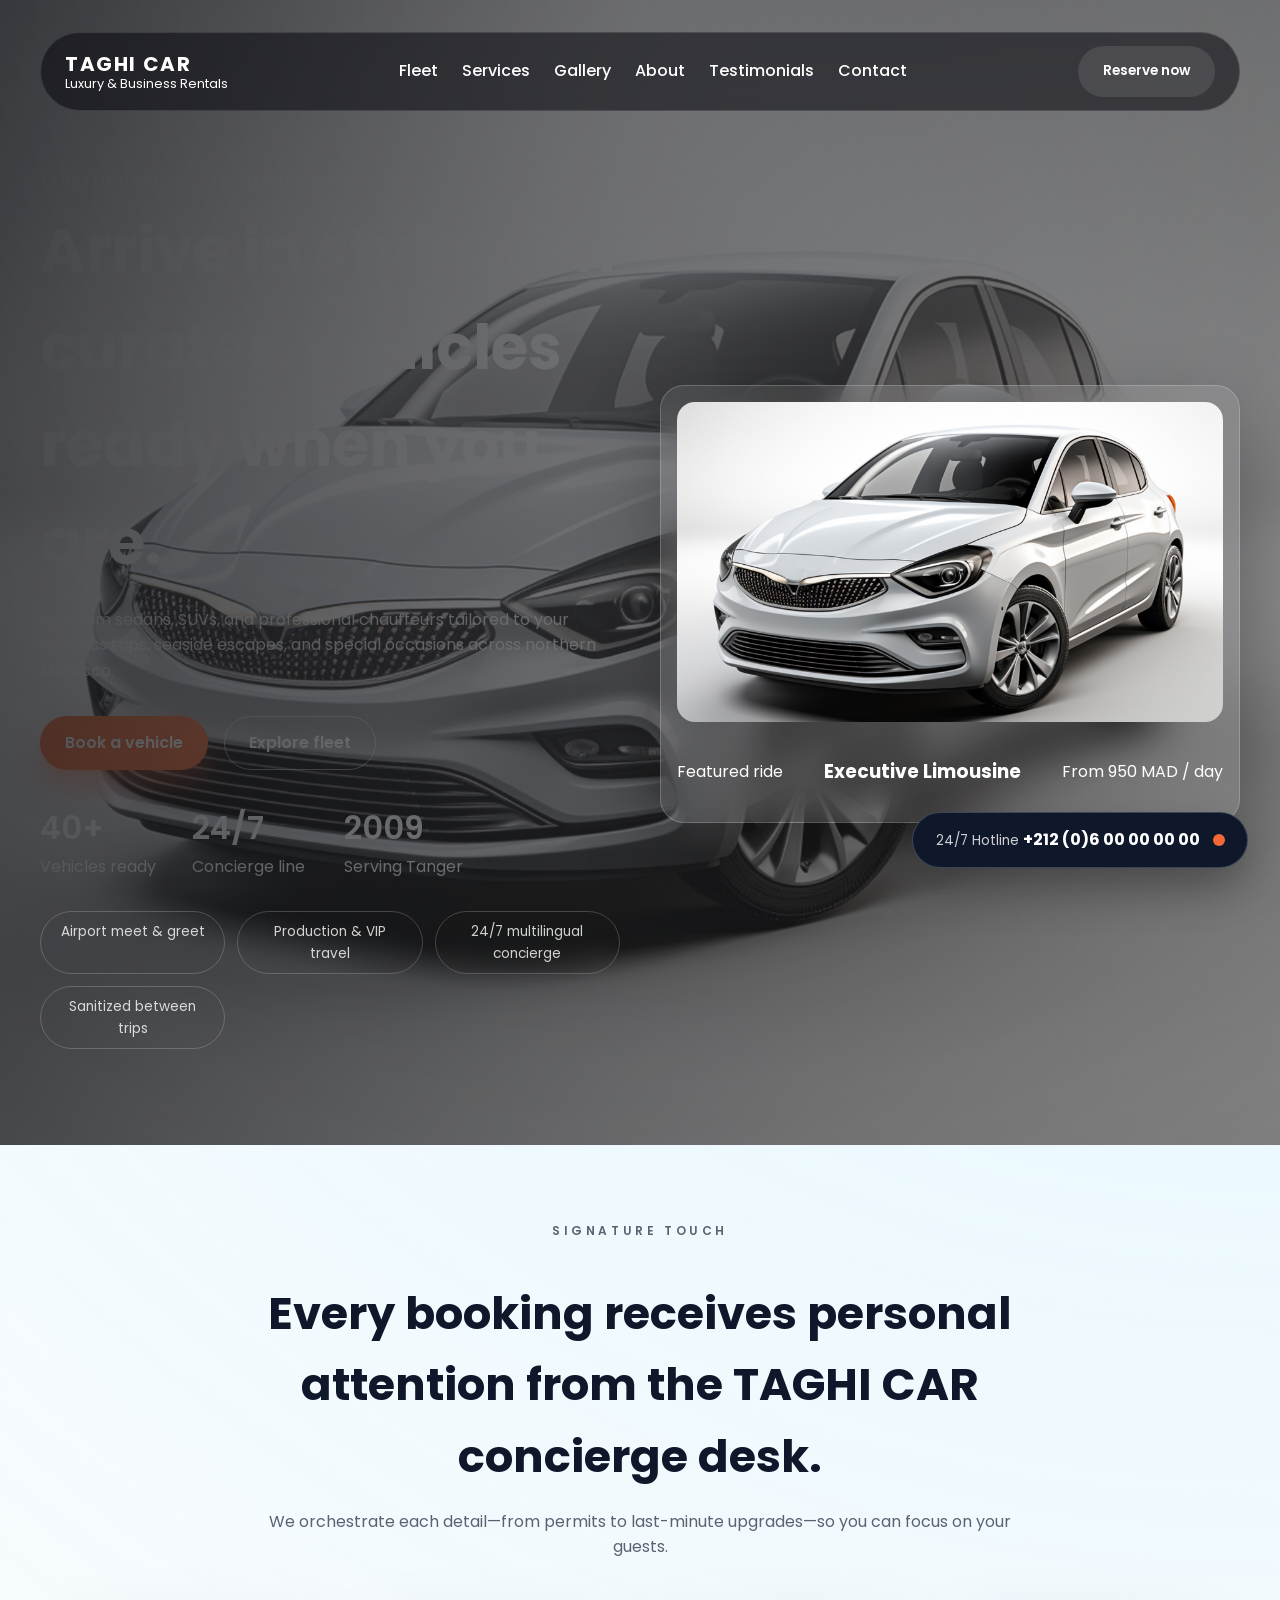
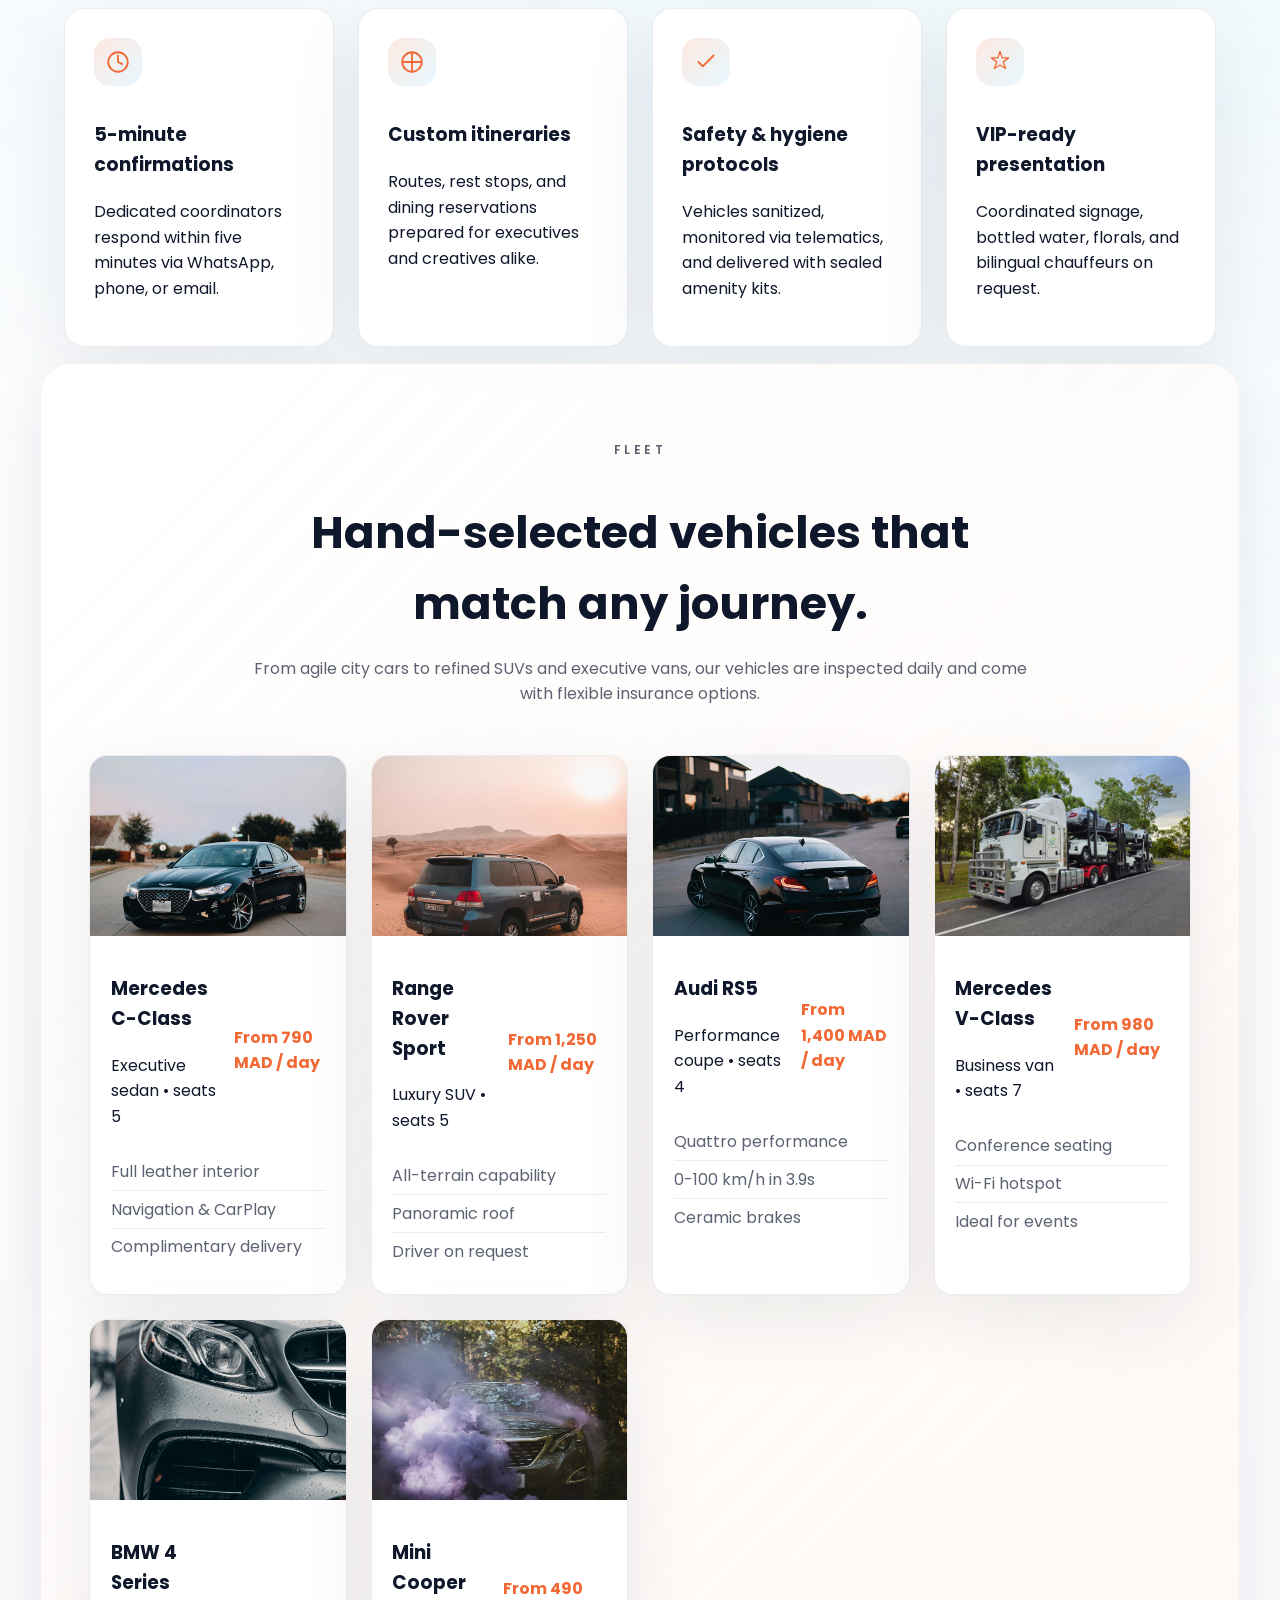
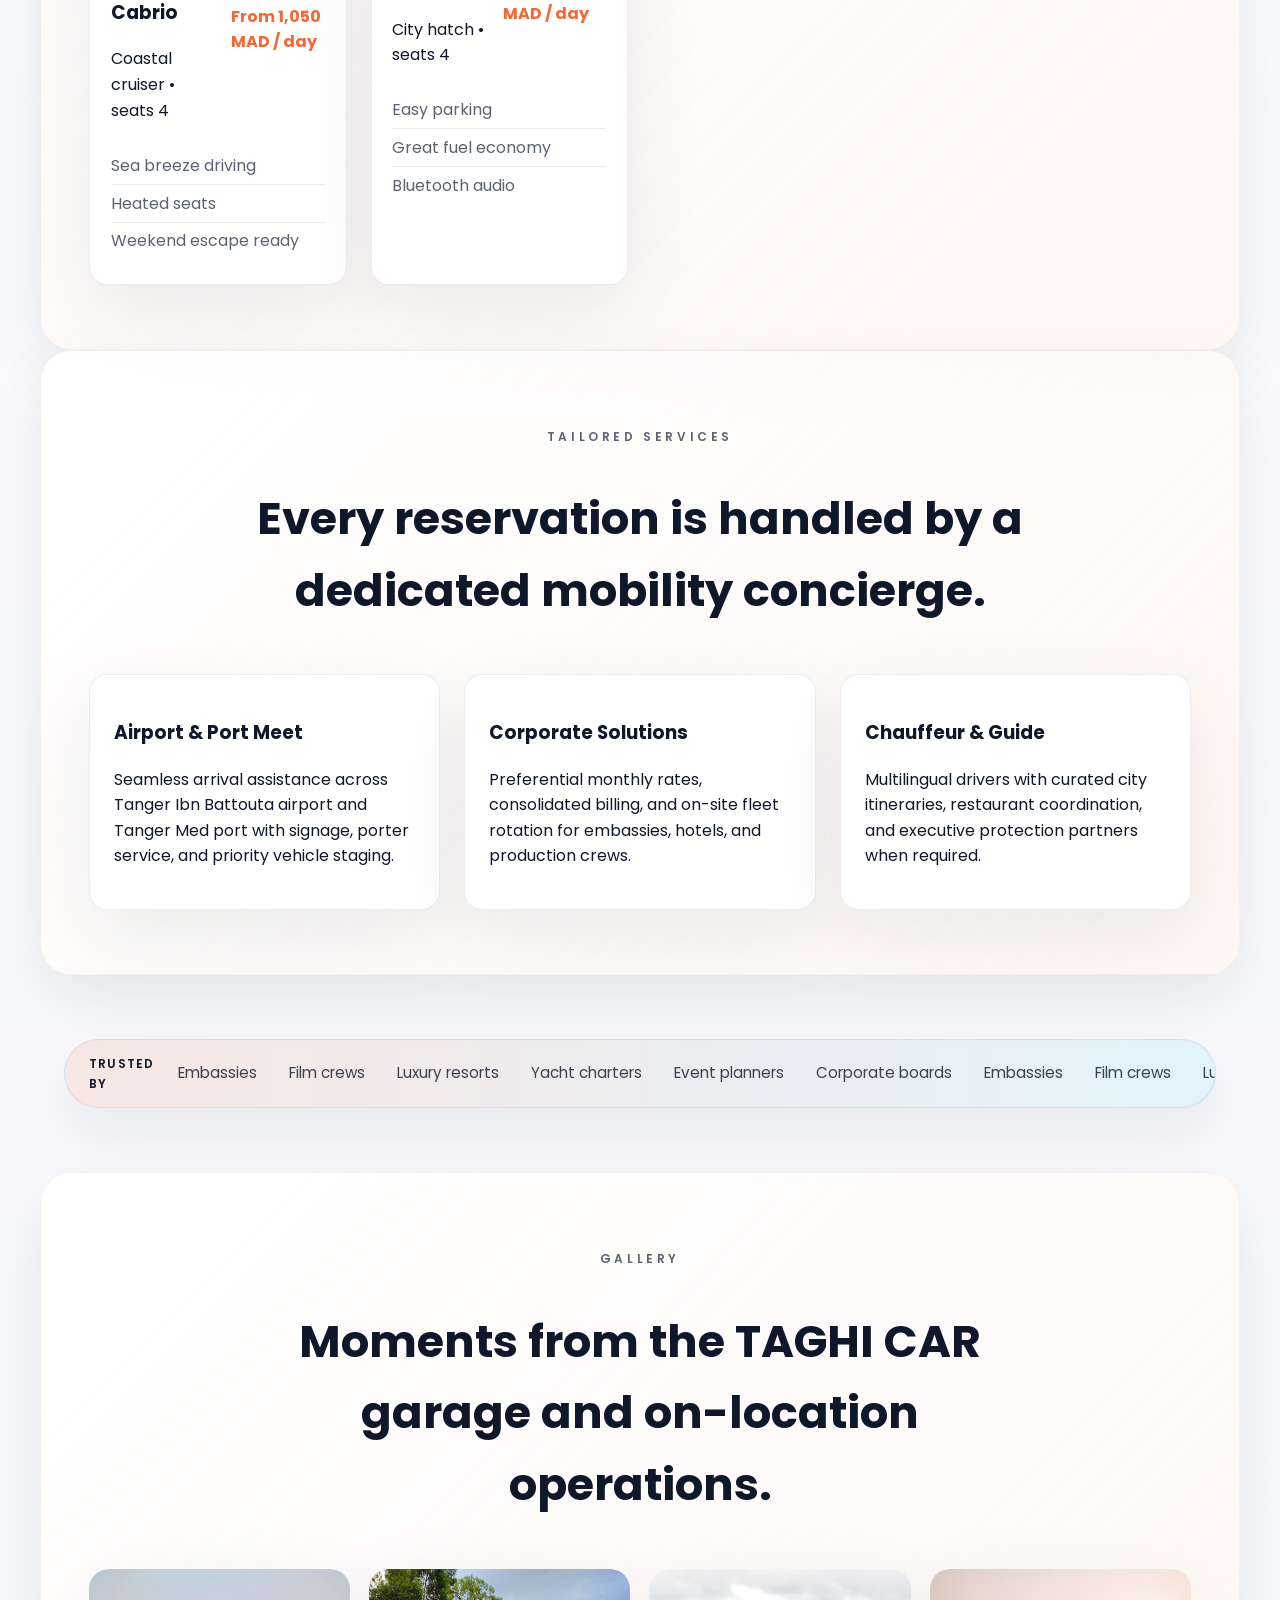
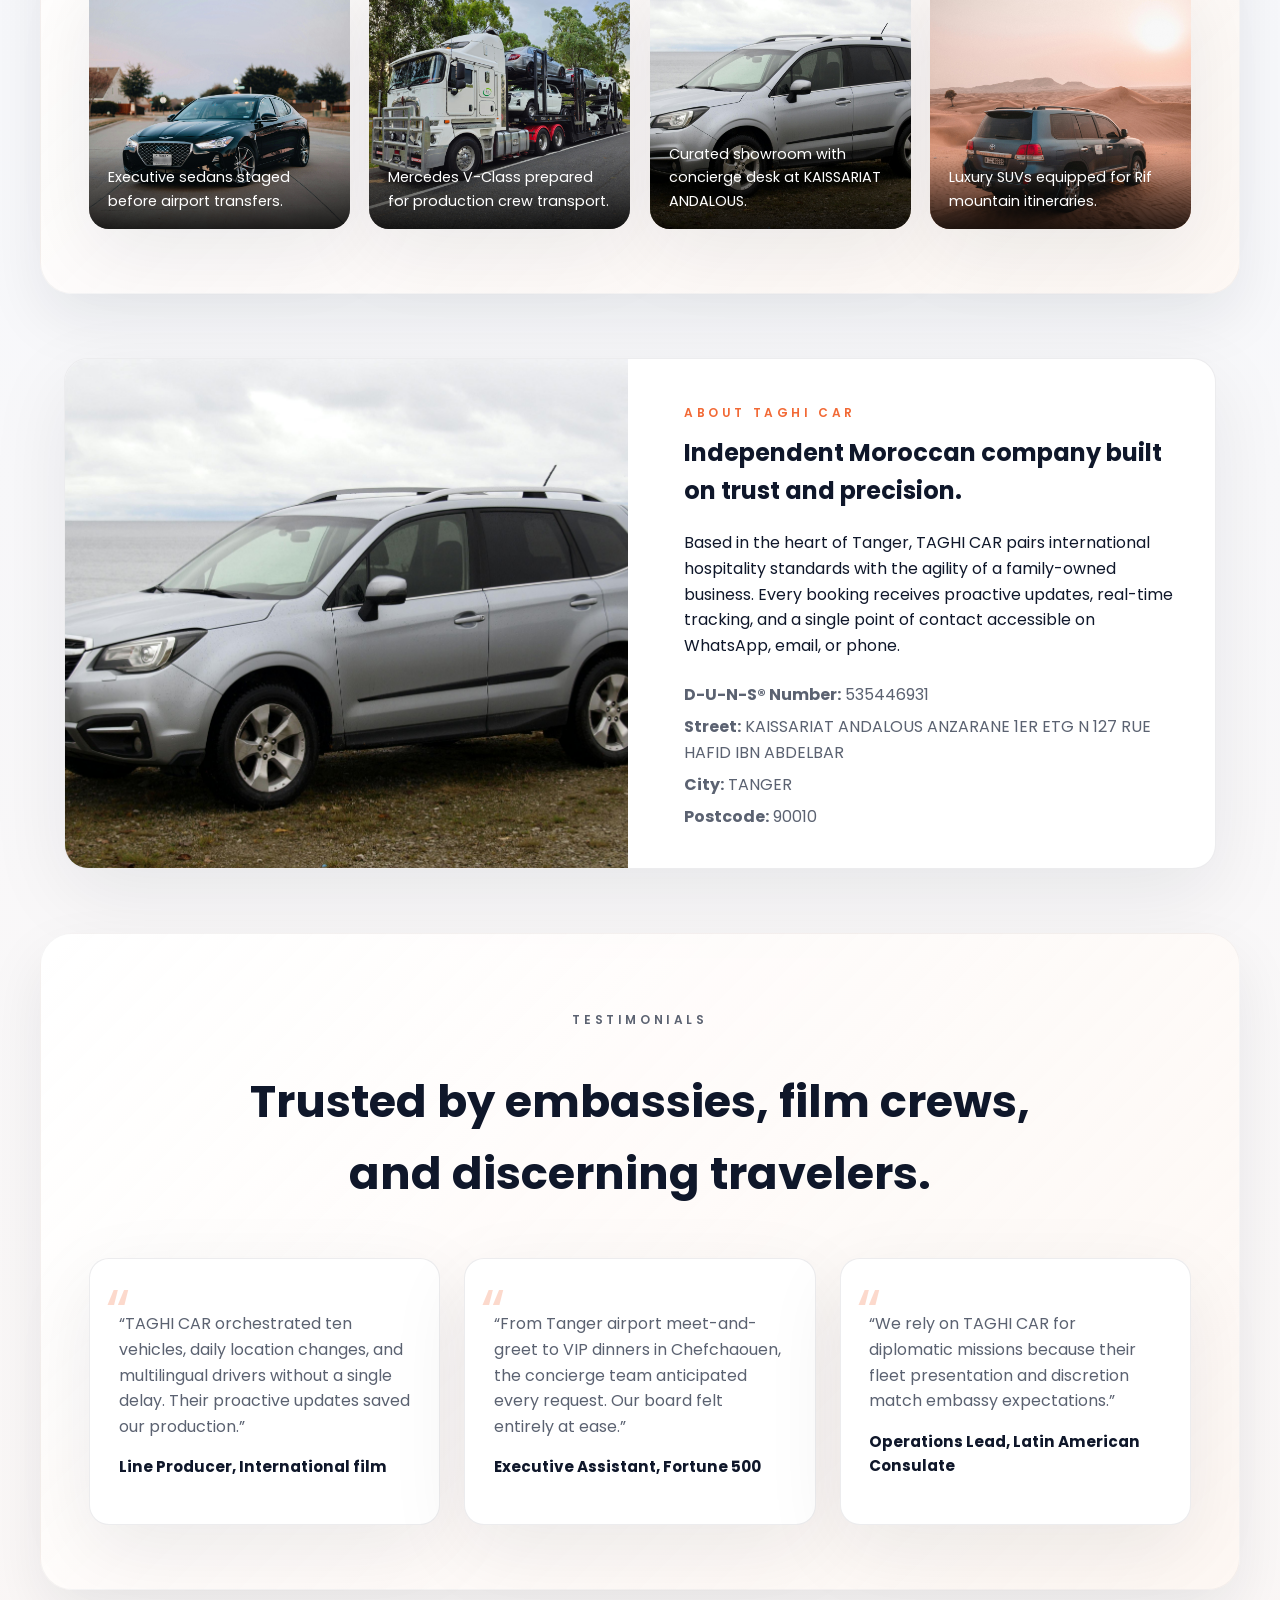
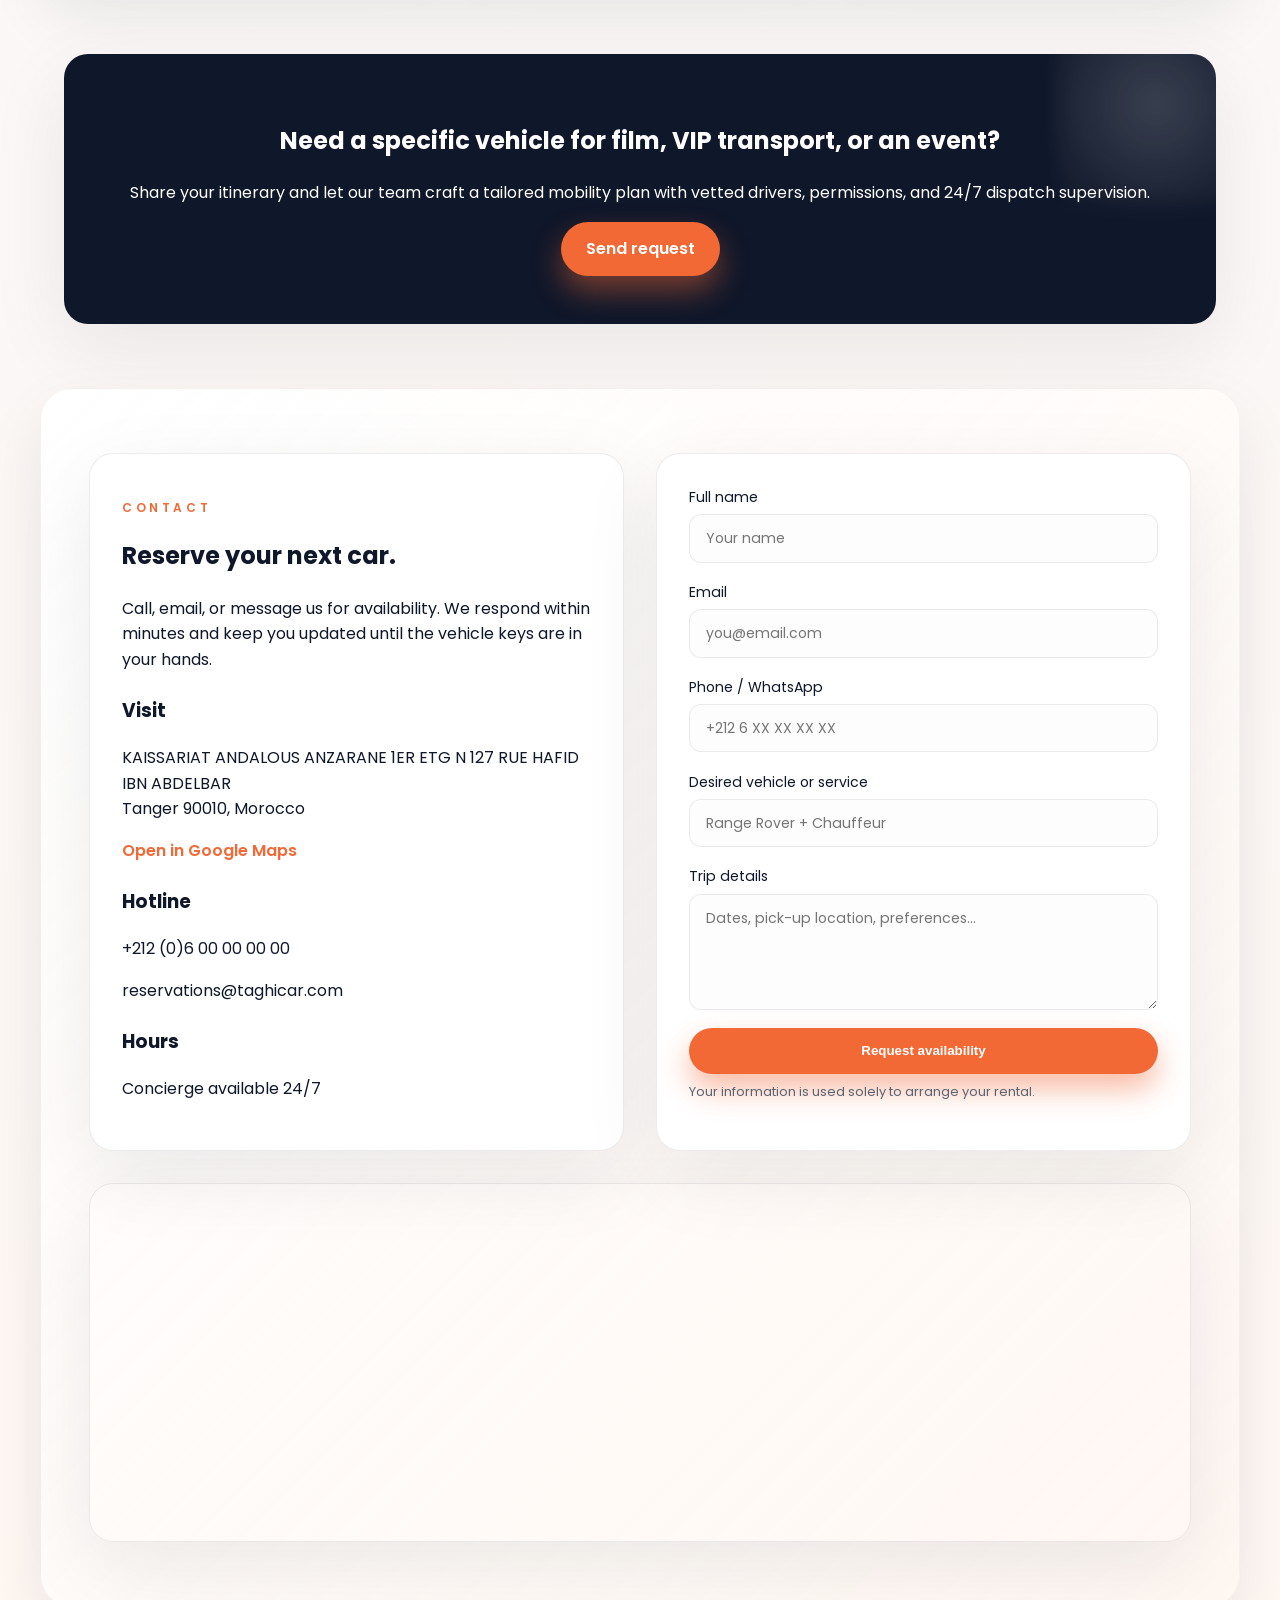
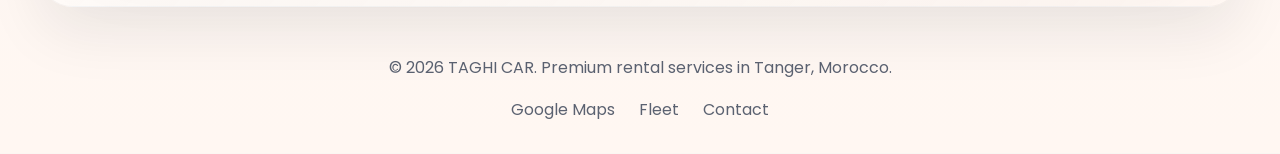
==== index.html @ d6c90666 "Add files via upload" ====
<!DOCTYPE html>
<html lang="en">
  <head>
    <meta charset="UTF-8" />
    <meta name="viewport" content="width=device-width, initial-scale=1.0" />
    <title>TAGHI CAR | Premium Car Rental in Tanger</title>
    <meta
      name="description"
      content="TAGHI CAR provides premium vehicles for business and leisure travel across Tanger. Reserve sedans, SUVs, and premium vans with concierge support."
    />
    <link
      rel="preconnect"
      href="https://fonts.googleapis.com"
    />
    <link
      rel="preconnect"
      href="https://fonts.gstatic.com"
      crossorigin
    />
    <link
      href="https://fonts.googleapis.com/css2?family=Poppins:wght@300;400;500;600;700&display=swap"
      rel="stylesheet"
    />
    <link rel="stylesheet" href="style.css" />
  </head>
  <body>
    <header class="hero" id="home">
      <nav class="nav">
        <div class="brand">
          <span class="logo">TAGHI CAR</span>
          <span class="tagline">Luxury &amp; Business Rentals</span>
        </div>
        <button class="menu-toggle" aria-label="Toggle navigation">
          <span></span>
          <span></span>
          <span></span>
        </button>
        <ul class="nav-links">
          <li><a href="#fleet">Fleet</a></li>
          <li><a href="#services">Services</a></li>
          <li><a href="#gallery">Gallery</a></li>
          <li><a href="#about">About</a></li>
          <li><a href="#testimonials">Testimonials</a></li>
          <li><a href="#contact">Contact</a></li>
        </ul>
        <a class="btn nav-cta" href="#contact">Reserve now</a>
      </nav>
      <div class="hero-content">
        <div class="hero-text">
          <p class="hero-kicker">Trusted mobility partner in Tanger</p>
          <h1>Arrive in style with curated vehicles ready when you are.</h1>
          <p class="hero-description">
            Premium sedans, SUVs, and professional chauffeurs tailored to your business trips,
            seaside escapes, and special occasions across northern Morocco.
          </p>
          <div class="hero-cta">
            <a class="btn primary" href="#contact">Book a vehicle</a>
            <a class="btn ghost" href="#fleet">Explore fleet</a>
          </div>
          <div class="hero-stats">
            <div>
              <span class="stat-number">40+</span>
              <span class="stat-label">Vehicles ready</span>
            </div>
            <div>
              <span class="stat-number">24/7</span>
              <span class="stat-label">Concierge line</span>
            </div>
            <div>
              <span class="stat-number">2009</span>
              <span class="stat-label">Serving Tanger</span>
            </div>
          </div>
          <div class="trust-strip">
            <span>Airport meet &amp; greet</span>
            <span>Production &amp; VIP travel</span>
            <span>24/7 multilingual concierge</span>
            <span>Sanitized between trips</span>
          </div>
        </div>
        <div class="hero-card">
          <img
            src="img/view-3d-car.jpg"
            alt="TAGHI CAR luxury sedan"
          />
          <div class="hero-card__details">
            <p>Featured ride</p>
            <h3>Executive Limousine</h3>
            <span>From 950 MAD / day</span>
          </div>
        </div>
      </div>
    </header>

    <main>
      <section class="highlights section" id="signature">
        <div class="section-heading">
          <p class="kicker">Signature Touch</p>
          <h2>Every booking receives personal attention from the TAGHI CAR concierge desk.</h2>
          <p>We orchestrate each detail—from permits to last-minute upgrades—so you can focus on your guests.</p>
        </div>
        <div class="highlights-grid">
          <article>
            <span class="icon">
              <svg viewBox="0 0 24 24" aria-hidden="true">
                <path
                  d="M12 6v6l4 2"
                  stroke="currentColor"
                  stroke-width="1.7"
                  fill="none"
                  stroke-linecap="round"
                  stroke-linejoin="round"
                />
                <circle cx="12" cy="12" r="9" stroke="currentColor" stroke-width="1.7" fill="none" />
              </svg>
            </span>
            <h3>5-minute confirmations</h3>
            <p>Dedicated coordinators respond within five minutes via WhatsApp, phone, or email.</p>
          </article>
          <article>
            <span class="icon">
              <svg viewBox="0 0 24 24" aria-hidden="true">
                <path
                  d="M4 12h16M12 4v16"
                  stroke="currentColor"
                  stroke-width="1.7"
                  stroke-linecap="round"
                />
                <circle cx="12" cy="12" r="9" stroke="currentColor" stroke-width="1.7" fill="none" />
              </svg>
            </span>
            <h3>Custom itineraries</h3>
            <p>Routes, rest stops, and dining reservations prepared for executives and creatives alike.</p>
          </article>
          <article>
            <span class="icon">
              <svg viewBox="0 0 24 24" aria-hidden="true">
                <path
                  d="M5 12l4 4L19 6"
                  stroke="currentColor"
                  stroke-width="1.7"
                  fill="none"
                  stroke-linecap="round"
                  stroke-linejoin="round"
                />
              </svg>
            </span>
            <h3>Safety &amp; hygiene protocols</h3>
            <p>Vehicles sanitized, monitored via telematics, and delivered with sealed amenity kits.</p>
          </article>
          <article>
            <span class="icon">
              <svg viewBox="0 0 24 24" aria-hidden="true">
                <path
                  d="M12 2l2.09 6.26H20l-5 3.64L17.18 18 12 14.77 6.82 18 9 11.9 4 8.26h5.91z"
                  stroke="currentColor"
                  stroke-width="1.2"
                  fill="none"
                  stroke-linejoin="round"
                />
              </svg>
            </span>
            <h3>VIP-ready presentation</h3>
            <p>Coordinated signage, bottled water, florals, and bilingual chauffeurs on request.</p>
          </article>
        </div>
      </section>

      <section id="fleet" class="fleet section soft-bg">
        <div class="section-heading">
          <p class="kicker">Fleet</p>
          <h2>Hand-selected vehicles that match any journey.</h2>
          <p>
            From agile city cars to refined SUVs and executive vans, our vehicles are inspected daily and come with flexible insurance options.
          </p>
        </div>
        <div class="fleet-grid">
          <article class="vehicle-card">
            <img
              src="img/pexels-aleksey-kuprikov-1883853-3786091.jpg"
              alt="Black executive sedan"
            />
            <div class="vehicle-info">
              <div>
                <h3>Mercedes C-Class</h3>
                <p>Executive sedan • seats 5</p>
              </div>
              <p class="price">From 790 MAD / day</p>
            </div>
            <ul>
              <li>Full leather interior</li>
              <li>Navigation &amp; CarPlay</li>
              <li>Complimentary delivery</li>
            </ul>
          </article>

          <article class="vehicle-card">
            <img
              src="img/pexels-alexazabache-3879065.jpg"
              alt="White premium SUV"
            />
            <div class="vehicle-info">
              <div>
                <h3>Range Rover Sport</h3>
                <p>Luxury SUV • seats 5</p>
              </div>
              <p class="price">From 1,250 MAD / day</p>
            </div>
            <ul>
              <li>All-terrain capability</li>
              <li>Panoramic roof</li>
              <li>Driver on request</li>
            </ul>
          </article>

          <article class="vehicle-card">
            <img
              src="img/pexels-aleksey-kuprikov-1883853-3786092.jpg"
              alt="Sports coupe"
            />
            <div class="vehicle-info">
              <div>
                <h3>Audi RS5</h3>
                <p>Performance coupe • seats 4</p>
              </div>
              <p class="price">From 1,400 MAD / day</p>
            </div>
            <ul>
              <li>Quattro performance</li>
              <li>0-100 km/h in 3.9s</li>
              <li>Ceramic brakes</li>
            </ul>
          </article>

          <article class="vehicle-card">
            <img
              src="img/pexels-elite-transport-solutions-2157098629-34539243.jpg"
              alt="Black chauffeur van"
            />
            <div class="vehicle-info">
              <div>
                <h3>Mercedes V-Class</h3>
                <p>Business van • seats 7</p>
              </div>
              <p class="price">From 980 MAD / day</p>
            </div>
            <ul>
              <li>Conference seating</li>
              <li>Wi-Fi hotspot</li>
              <li>Ideal for events</li>
            </ul>
          </article>

          <article class="vehicle-card">
            <img
              src="img/pexels-krislucas90-3264504.jpg"
              alt="Classic convertible"
            />
            <div class="vehicle-info">
              <div>
                <h3>BMW 4 Series Cabrio</h3>
                <p>Coastal cruiser • seats 4</p>
              </div>
              <p class="price">From 1,050 MAD / day</p>
            </div>
            <ul>
              <li>Sea breeze driving</li>
              <li>Heated seats</li>
              <li>Weekend escape ready</li>
            </ul>
          </article>

          <article class="vehicle-card">
            <img
              src="img/pexels-olenkabohovyk-3646108.jpg"
              alt="Compact city car"
            />
            <div class="vehicle-info">
              <div>
                <h3>Mini Cooper</h3>
                <p>City hatch • seats 4</p>
              </div>
              <p class="price">From 490 MAD / day</p>
            </div>
            <ul>
              <li>Easy parking</li>
              <li>Great fuel economy</li>
              <li>Bluetooth audio</li>
            </ul>
          </article>
        </div>
      </section>

      <section id="services" class="services section soft-bg">
        <div class="section-heading">
          <p class="kicker">Tailored Services</p>
          <h2>Every reservation is handled by a dedicated mobility concierge.</h2>
        </div>
        <div class="services-grid">
          <article>
            <h3>Airport &amp; Port Meet</h3>
            <p>
              Seamless arrival assistance across Tanger Ibn Battouta airport and Tanger Med port with signage, porter
              service, and priority vehicle staging.
            </p>
          </article>
          <article>
            <h3>Corporate Solutions</h3>
            <p>
              Preferential monthly rates, consolidated billing, and on-site fleet rotation for embassies, hotels, and production crews.
            </p>
          </article>
          <article>
            <h3>Chauffeur &amp; Guide</h3>
            <p>
              Multilingual drivers with curated city itineraries, restaurant coordination, and executive protection partners when required.
            </p>
          </article>
        </div>
      </section>

      <section class="partners section" aria-label="Clients">
        <div class="partners-strip">
          <span>Trusted by</span>
          <div class="logo-marquee">
            <span>Embassies</span>
            <span>Film crews</span>
            <span>Luxury resorts</span>
            <span>Yacht charters</span>
            <span>Event planners</span>
            <span>Corporate boards</span>
            <span>Embassies</span>
            <span>Film crews</span>
            <span>Luxury resorts</span>
            <span>Yacht charters</span>
            <span>Event planners</span>
            <span>Corporate boards</span>
          </div>
        </div>
      </section>

      <section id="gallery" class="gallery section soft-bg">
        <div class="section-heading">
          <p class="kicker">Gallery</p>
          <h2>Moments from the TAGHI CAR garage and on-location operations.</h2>
        </div>
        <div class="gallery-grid">
          <figure>
            <img src="img/pexels-aleksey-kuprikov-1883853-3786091.jpg" alt="Sedan interior" />
            <figcaption>Executive sedans staged before airport transfers.</figcaption>
          </figure>
          <figure>
            <img src="img/pexels-elite-transport-solutions-2157098629-34539243.jpg" alt="Chauffeur van" />
            <figcaption>Mercedes V-Class prepared for production crew transport.</figcaption>
          </figure>
          <figure>
            <img src="img/pexels-portero-delpiero-442865549-34529318.jpg" alt="Showroom detail" />
            <figcaption>Curated showroom with concierge desk at KAISSARIAT ANDALOUS.</figcaption>
          </figure>
          <figure>
            <img src="img/pexels-alexazabache-3879065.jpg" alt="SUV with mountains" />
            <figcaption>Luxury SUVs equipped for Rif mountain itineraries.</figcaption>
          </figure>
        </div>
      </section>

      <section id="about" class="about section">
        <div class="about-card">
          <img
            src="img/pexels-portero-delpiero-442865549-34529318.jpg"
            alt="TAGHI CAR showroom detail"
          />
          <div class="about-content">
            <p class="kicker">About TAGHI CAR</p>
            <h2>Independent Moroccan company built on trust and precision.</h2>
            <p>
              Based in the heart of Tanger, TAGHI CAR pairs international hospitality standards with the agility of a family-owned business.
              Every booking receives proactive updates, real-time tracking, and a single point of contact accessible on WhatsApp, email, or phone.
            </p>
            <ul class="details">
              <li><strong>D-U-N-S® Number:</strong> 535446931</li>
              <li><strong>Street:</strong> KAISSARIAT ANDALOUS ANZARANE 1ER ETG N 127 RUE HAFID IBN ABDELBAR</li>
              <li><strong>City:</strong> TANGER</li>
              <li><strong>Postcode:</strong> 90010</li>
            </ul>
          </div>
        </div>
      </section>

      <section id="testimonials" class="testimonials section soft-bg">
        <div class="section-heading">
          <p class="kicker">Testimonials</p>
          <h2>Trusted by embassies, film crews, and discerning travelers.</h2>
        </div>
        <div class="testimonials-grid">
          <article>
            <p>
              “TAGHI CAR orchestrated ten vehicles, daily location changes, and multilingual drivers without a single delay.
              Their proactive updates saved our production.”
            </p>
            <h3>Line Producer, International film</h3>
          </article>
          <article>
            <p>
              “From Tanger airport meet-and-greet to VIP dinners in Chefchaouen, the concierge team anticipated every request.
              Our board felt entirely at ease.”
            </p>
            <h3>Executive Assistant, Fortune 500</h3>
          </article>
          <article>
            <p>
              “We rely on TAGHI CAR for diplomatic missions because their fleet presentation and discretion match embassy expectations.”
            </p>
            <h3>Operations Lead, Latin American Consulate</h3>
          </article>
        </div>
      </section>

      <section class="cta section">
        <div class="cta-content">
          <h2>Need a specific vehicle for film, VIP transport, or an event?</h2>
          <p>
            Share your itinerary and let our team craft a tailored mobility plan with vetted drivers, permissions, and 24/7 dispatch supervision.
          </p>
          <a class="btn primary" href="#contact">Send request</a>
        </div>
      </section>

      <section id="contact" class="contact section soft-bg">
        <div class="contact-grid">
          <div class="contact-info">
            <p class="kicker">Contact</p>
            <h2>Reserve your next car.</h2>
            <p>
              Call, email, or message us for availability. We respond within minutes and keep you updated until the vehicle keys are in your hands.
            </p>
            <div class="info-block">
              <h3>Visit</h3>
              <p>KAISSARIAT ANDALOUS ANZARANE 1ER ETG N 127 RUE HAFID IBN ABDELBAR<br />Tanger 90010, Morocco</p>
              <a class="map-link" href="https://maps.app.goo.gl/XPHtaexscP2dDtPe8" target="_blank" rel="noopener">
                Open in Google Maps
              </a>
            </div>
            <div class="info-block">
              <h3>Hotline</h3>
              <p>+212 (0)6 00 00 00 00</p>
              <p>reservations@taghicar.com</p>
            </div>
            <div class="info-block">
              <h3>Hours</h3>
              <p>Concierge available 24/7</p>
            </div>
          </div>
          <form class="contact-form" novalidate>
            <label>
              Full name
              <input type="text" name="name" placeholder="Your name" required />
            </label>
            <label>
              Email
              <input type="email" name="email" placeholder="you@email.com" required />
            </label>
            <label>
              Phone / WhatsApp
              <input type="tel" name="phone" placeholder="+212 6 XX XX XX XX" required />
            </label>
            <label>
              Desired vehicle or service
              <input type="text" name="vehicle" placeholder="Range Rover + Chauffeur" />
            </label>
            <label>
              Trip details
              <textarea name="message" rows="4" placeholder="Dates, pick-up location, preferences..." required></textarea>
            </label>
            <button type="submit" class="btn primary">Request availability</button>
            <p class="form-note">Your information is used solely to arrange your rental.</p>
          </form>
        </div>
        <div class="map-embed">
          <iframe
            title="TAGHI CAR location"
            src="https://www.google.com/maps?q=KAISSARIAT%20ANDALOUS%20ANZARANE%201ER%20ETG%20N%20127%20RUE%20HAFID%20IBN%20ABDELBAR%2C%20Tanger%2090010&output=embed"
            allowfullscreen=""
            loading="lazy"
            referrerpolicy="no-referrer-when-downgrade"
          ></iframe>
        </div>
      </section>
    </main>

    <footer class="footer">
      <p>&copy; <span id="year"></span> TAGHI CAR. Premium rental services in Tanger, Morocco.</p>
      <div class="footer-links">
        <a href="https://maps.app.goo.gl/XPHtaexscP2dDtPe8" target="_blank" rel="noopener">Google Maps</a>
        <a href="#fleet">Fleet</a>
        <a href="#contact">Contact</a>
      </div>
    </footer>

    <a class="floating-contact" href="#contact" aria-label="Contact TAGHI CAR 24/7">
      <div>
        <span>24/7 Hotline</span>
        <strong>+212 (0)6 00 00 00 00</strong>
      </div>
      <span class="pulse"></span>
    </a>

    <script src="main.js"></script>
  </body>
</html>
---- style.css ----
:root {
  font-family: "Poppins", system-ui, -apple-system, BlinkMacSystemFont, "Segoe UI", sans-serif;
  color: #0f172a;
  background-color: #f5f5f5;
  line-height: 1.6;
  font-weight: 400;
  --dark: #0f172a;
  --muted: #5b6271;
  --primary: #f26935;
  --primary-dark: #d55424;
  --accent: #5dd1ff;
  --bg: #f8f8fb;
  --soft: #ffffff;
  --soft-alt: #fef6ef;
  --card: #ffffff;
  --border: rgba(15, 23, 42, 0.08);
  --shadow: 0 25px 80px rgba(15, 23, 42, 0.08);
}

*,
*::before,
*::after {
  box-sizing: border-box;
}

body {
  margin: 0;
  min-height: 100vh;
  color: var(--dark);
  background: radial-gradient(circle at top right, rgba(93, 209, 255, 0.2), transparent 30%),
    linear-gradient(180deg, #ffffff 0%, #f7f8fb 60%, #fff7f2 100%);
}

img {
  max-width: 100%;
  display: block;
}

a {
  color: inherit;
  text-decoration: none;
}

section {
  padding: 4rem 1.5rem;
  position: relative;
  z-index: 1;
}

.section {
  max-width: 1200px;
  margin: 0 auto;
}

.section.soft-bg {
  background: linear-gradient(135deg, rgba(255, 255, 255, 0.95), rgba(255, 247, 242, 0.75));
  border-radius: 32px;
  padding: 4rem clamp(1.5rem, 4vw, 3rem);
  box-shadow: 0 25px 60px rgba(15, 23, 42, 0.08);
  border: 1px solid rgba(15, 23, 42, 0.04);
}

.section-heading p {
  color: var(--muted);
}

.kicker {
  text-transform: uppercase;
  letter-spacing: 0.3em;
  font-size: 0.75rem;
  color: var(--primary);
  font-weight: 600;
}

.section-heading {
  text-align: center;
  max-width: 800px;
  margin: 0 auto 3rem;
}

.section-heading h2 {
  font-size: clamp(2rem, 5vw, 2.8rem);
  margin-bottom: 1rem;
}

.hero {
  position: relative;
  isolation: isolate;
  overflow: hidden;
  background: url("img/view-3d-car.jpg") center/cover;
  color: #fff;
  padding: 1.5rem;
  padding-bottom: 6rem;
}

.hero::before {
  content: "";
  position: absolute;
  inset: 0;
  background: radial-gradient(circle at top, rgba(255, 255, 255, 0.25), transparent),
    linear-gradient(135deg, rgba(5, 7, 12, 0.9), rgba(0, 0, 0, 0.4));
  z-index: 0;
}

.nav {
  display: flex;
  justify-content: space-between;
  align-items: center;
  gap: 1rem;
  max-width: 1200px;
  margin: 0 auto 3rem;
  padding: 0 0.5rem;
  background: rgba(8, 9, 15, 0.55);
  border: 1px solid rgba(255, 255, 255, 0.12);
  backdrop-filter: blur(12px);
  border-radius: 999px;
  padding: 0.8rem 1.5rem;
  color: #fff;
}

.hero .nav {
  margin-top: 0.5rem;
}

.nav-links,
.nav-links a,
.brand,
.brand .tagline,
.logo {
  color: #fff;
}

.nav-links {
  background: transparent;
}

.nav-cta {
  padding: 0.6rem 1.2rem;
  background: rgba(255, 255, 255, 0.1);
  color: #fff;
  border: 1px solid rgba(255, 255, 255, 0.4);
  border-radius: 999px;
  font-size: 0.85rem;
}

.nav-cta:hover {
  background: rgba(255, 255, 255, 0.2);
}

.brand {
  display: flex;
  flex-direction: column;
  line-height: 1.2;
}

.logo {
  font-weight: 700;
  font-size: 1.25rem;
  letter-spacing: 0.08em;
}

.tagline {
  font-size: 0.8rem;
  color: rgba(255, 255, 255, 0.7);
}

.nav-links {
  list-style: none;
  display: flex;
  gap: 1.5rem;
  margin: 0;
  padding: 0;
}

.nav-links a {
  font-weight: 500;
  position: relative;
}

.nav-links a::after {
  content: "";
  position: absolute;
  left: 0;
  bottom: -4px;
  width: 100%;
  height: 2px;
  background: var(--primary);
  transform: scaleX(0);
  transform-origin: left;
  transition: transform 0.2s ease;
}

.nav-links a:hover::after {
  transform: scaleX(1);
}

.menu-toggle {
  display: none;
  flex-direction: column;
  gap: 4px;
  background: none;
  border: 1px solid rgba(255, 255, 255, 0.5);
  padding: 0.35rem;
  border-radius: 6px;
}

.menu-toggle span {
  width: 24px;
  height: 2px;
  background: #fff;
}

.hero-content {
  max-width: 1200px;
  margin: 0 auto;
  display: grid;
  grid-template-columns: repeat(auto-fit, minmax(280px, 1fr));
  gap: 2.5rem;
  align-items: center;
}

.hero-text h1 {
  font-size: clamp(2.5rem, 6vw, 3.8rem);
  margin: 0.5rem 0 1rem;
}

.hero-kicker {
  letter-spacing: 0.25em;
  text-transform: uppercase;
  font-size: 0.75rem;
  color: rgba(255, 255, 255, 0.75);
}

.hero-description {
  color: rgba(255, 255, 255, 0.9);
}

.hero-cta {
  display: flex;
  flex-wrap: wrap;
  gap: 1rem;
  margin: 2rem 0 1.5rem;
}

.btn {
  display: inline-flex;
  align-items: center;
  justify-content: center;
  padding: 0.85rem 1.5rem;
  border-radius: 999px;
  font-weight: 600;
  border: 1px solid transparent;
  cursor: pointer;
  transition: transform 0.2s ease, box-shadow 0.2s ease, background 0.2s ease;
}

.btn.primary {
  background: var(--primary);
  color: #fff;
  box-shadow: 0 15px 30px rgba(242, 105, 53, 0.45);
}

.btn.primary:hover {
  background: var(--primary-dark);
  transform: translateY(-2px);
}

.btn.ghost {
  border: 1px solid rgba(255, 255, 255, 0.5);
  color: #fff;
}

.hero-stats {
  display: flex;
  gap: 2rem;
  flex-wrap: wrap;
  margin-top: 2rem;
}

.hero-stats div {
  min-width: 120px;
}

.stat-number {
  font-size: 2rem;
  font-weight: 600;
  display: block;
}

.hero-card {
  background: rgba(255, 255, 255, 0.08);
  border-radius: 24px;
  padding: 1rem;
  backdrop-filter: blur(18px);
  box-shadow: 0 30px 80px rgba(0, 0, 0, 0.3);
  border: 1px solid rgba(255, 255, 255, 0.2);
  animation: float 6s ease-in-out infinite;
}

.hero-card img {
  border-radius: 18px;
  height: 320px;
  width: 100%;
  object-fit: cover;
}

.hero-card__details {
  display: flex;
  justify-content: space-between;
  align-items: center;
  gap: 1rem;
  margin-top: 1rem;
  color: #fff;
}

.trust-strip {
  display: grid;
  grid-template-columns: repeat(auto-fit, minmax(180px, 1fr));
  gap: 0.75rem;
  margin-top: 2rem;
  font-size: 0.85rem;
  color: rgba(255, 255, 255, 0.8);
}

.trust-strip span {
  border: 1px solid rgba(255, 255, 255, 0.2);
  padding: 0.55rem 0.9rem;
  border-radius: 999px;
  text-align: center;
  backdrop-filter: blur(10px);
}

.fleet {
  margin-top: -3rem;
}

.fleet-grid {
  display: grid;
  grid-template-columns: repeat(auto-fit, minmax(250px, 1fr));
  gap: 1.5rem;
}

.vehicle-card {
  background: var(--card);
  border-radius: 18px;
  overflow: hidden;
  box-shadow: var(--shadow);
  display: flex;
  flex-direction: column;
  border: 1px solid var(--border);
  transition: transform 0.35s ease, box-shadow 0.35s ease;
}

.vehicle-card:hover {
  transform: translateY(-10px);
  box-shadow: 0 35px 60px rgba(15, 23, 42, 0.18);
}

.vehicle-card img {
  height: 180px;
  object-fit: cover;
}

.vehicle-info {
  display: flex;
  justify-content: space-between;
  align-items: center;
  gap: 1rem;
  padding: 1.2rem 1.3rem 0.5rem;
}

.vehicle-card ul {
  list-style: none;
  padding: 0 1.3rem 1.5rem;
  margin: 0;
  color: var(--muted);
}

.vehicle-card ul li {
  padding: 0.35rem 0;
  border-bottom: 1px solid var(--border);
}

.vehicle-card ul li:last-child {
  border-bottom: 0;
}

.price {
  font-weight: 700;
  color: var(--primary);
}

.services-grid {
  display: grid;
  grid-template-columns: repeat(auto-fit, minmax(220px, 1fr));
  gap: 1.5rem;
}

.services-grid article {
  background: var(--card);
  border-radius: 18px;
  padding: 1.5rem;
  border: 1px solid var(--border);
  box-shadow: var(--shadow);
  transition: transform 0.3s ease, box-shadow 0.3s ease;
}

.services-grid article:hover {
  transform: translateY(-6px);
  box-shadow: 0 30px 50px rgba(15, 23, 42, 0.12);
}

.about-card {
  display: grid;
  grid-template-columns: repeat(auto-fit, minmax(280px, 1fr));
  gap: 1.5rem;
  align-items: center;
  background: var(--card);
  border-radius: 24px;
  box-shadow: var(--shadow);
  overflow: hidden;
  border: 1px solid var(--border);
}

.about-card img {
  width: 100%;
  height: 100%;
  object-fit: cover;
}

.about-content {
  padding: 2rem;
}

.about-content h2 {
  margin-top: 0.5rem;
}

.details {
  list-style: none;
  padding: 0;
  margin: 1.5rem 0 0;
  color: var(--muted);
}

.details li {
  margin-bottom: 0.4rem;
}

.cta {
  text-align: center;
}

.cta-content {
  background: var(--dark);
  color: #fff;
  padding: 3rem;
  border-radius: 24px;
  box-shadow: var(--shadow);
  position: relative;
  overflow: hidden;
}

.cta-content::after {
  content: "";
  position: absolute;
  width: 200px;
  height: 200px;
  background: radial-gradient(circle, rgba(255, 255, 255, 0.3), transparent);
  top: -50px;
  right: -40px;
  filter: blur(10px);
  opacity: 0.6;
}

.contact-grid {
  display: grid;
  grid-template-columns: repeat(auto-fit, minmax(280px, 1fr));
  gap: 2rem;
}

.contact-info,
.contact-form {
  background: var(--card);
  border-radius: 24px;
  padding: 2rem;
  border: 1px solid var(--border);
  box-shadow: var(--shadow);
}

.info-block {
  margin-top: 1.5rem;
}

.map-link {
  color: var(--primary);
  font-weight: 600;
  display: inline-flex;
  align-items: center;
  gap: 0.4rem;
}

.contact-form {
  display: grid;
  gap: 1rem;
}

.contact-form label {
  font-size: 0.88rem;
  display: flex;
  flex-direction: column;
  gap: 0.35rem;
}

.contact-form input,
.contact-form textarea {
  padding: 0.75rem 1rem;
  border-radius: 12px;
  border: 1px solid var(--border);
  font: inherit;
  background: #fdfdfd;
}

.contact-form input:focus,
.contact-form textarea:focus {
  outline: 2px solid rgba(242, 105, 53, 0.2);
  border-color: var(--primary);
}

.form-note {
  font-size: 0.8rem;
  color: var(--muted);
  margin-top: -0.5rem;
}

.map-embed {
  margin-top: 2rem;
  border-radius: 24px;
  overflow: hidden;
  box-shadow: var(--shadow);
  border: 1px solid var(--border);
}

.map-embed iframe {
  width: 100%;
  min-height: 350px;
  border: 0;
}

.footer {
  text-align: center;
  padding: 2rem 1rem;
  color: var(--muted);
}

.footer-links {
  display: flex;
  justify-content: center;
  gap: 1.5rem;
  margin-top: 0.5rem;
}

.highlights-grid {
  display: grid;
  grid-template-columns: repeat(auto-fit, minmax(220px, 1fr));
  gap: 1.5rem;
}

.highlights-grid article {
  background: var(--card);
  border-radius: 20px;
  padding: 1.8rem;
  border: 1px solid var(--border);
  box-shadow: var(--shadow);
  position: relative;
  overflow: hidden;
  transition: transform 0.35s ease, box-shadow 0.35s ease;
}

.highlights-grid article::after {
  content: "";
  position: absolute;
  inset: 0;
  border-radius: inherit;
  background: linear-gradient(135deg, rgba(242, 105, 53, 0.07), rgba(93, 209, 255, 0.07));
  opacity: 0;
  transition: opacity 0.3s ease;
}

.highlights-grid article:hover {
  transform: translateY(-8px);
  box-shadow: 0 35px 60px rgba(15, 23, 42, 0.12);
}

.highlights-grid article:hover::after {
  opacity: 1;
}

.highlights-grid .icon {
  width: 48px;
  height: 48px;
  border-radius: 16px;
  background: linear-gradient(135deg, rgba(242, 105, 53, 0.15), rgba(93, 209, 255, 0.15));
  display: inline-flex;
  align-items: center;
  justify-content: center;
  color: var(--primary);
  margin-bottom: 1rem;
}

.highlights-grid svg {
  width: 26px;
  height: 26px;
}

.gallery-grid {
  display: grid;
  grid-template-columns: repeat(auto-fit, minmax(240px, 1fr));
  gap: 1.2rem;
}

.gallery-grid figure {
  position: relative;
  border-radius: 20px;
  overflow: hidden;
  margin: 0;
  box-shadow: var(--shadow);
}

.gallery-grid img {
  width: 100%;
  height: 260px;
  object-fit: cover;
  transition: transform 0.5s ease;
}

.gallery-grid figure:hover img {
  transform: scale(1.08);
}

.gallery-grid figcaption {
  position: absolute;
  inset: auto 0 0 0;
  padding: 1rem 1.2rem;
  background: linear-gradient(180deg, transparent, rgba(0, 0, 0, 0.8));
  color: #fff;
  font-size: 0.9rem;
}

.testimonials-grid {
  display: grid;
  grid-template-columns: repeat(auto-fit, minmax(240px, 1fr));
  gap: 1.5rem;
}

.testimonials-grid article {
  background: var(--card);
  border-radius: 20px;
  padding: 1.8rem;
  border: 1px solid var(--border);
  box-shadow: var(--shadow);
  position: relative;
}

.testimonials-grid article::before {
  content: "“";
  font-size: 4rem;
  color: rgba(242, 105, 53, 0.25);
  position: absolute;
  top: 0.2rem;
  left: 1rem;
}

.testimonials-grid p {
  margin-top: 1.5rem;
  color: var(--muted);
}

.testimonials-grid h3 {
  margin-top: 1rem;
  font-size: 0.95rem;
  color: var(--dark);
}

.floating-contact {
  position: fixed;
  right: 2rem;
  bottom: 2rem;
  background: #0f172a;
  color: #fff;
  border-radius: 999px;
  padding: 0.9rem 1.4rem;
  display: inline-flex;
  align-items: center;
  gap: 0.8rem;
  border: 1px solid rgba(255, 255, 255, 0.2);
  box-shadow: 0 20px 40px rgba(0, 0, 0, 0.25);
  z-index: 99;
}

.floating-contact span {
  font-size: 0.85rem;
  color: rgba(255, 255, 255, 0.8);
}

.floating-contact strong {
  font-size: 1rem;
}

.floating-contact .pulse {
  width: 12px;
  height: 12px;
  border-radius: 50%;
  background: var(--primary);
  box-shadow: 0 0 0 rgba(242, 105, 53, 0.6);
  animation: pulse 2s infinite;
}

.floating-contact:hover {
  transform: translateY(-4px);
}

.partners-strip {
  display: flex;
  align-items: center;
  gap: 1.5rem;
  background: linear-gradient(90deg, rgba(242, 105, 53, 0.12), rgba(93, 209, 255, 0.15));
  border-radius: 999px;
  padding: 0.9rem 1.5rem;
  border: 1px solid rgba(15, 23, 42, 0.08);
  overflow: hidden;
  box-shadow: 0 25px 60px rgba(15, 23, 42, 0.08);
}

.partners-strip > span {
  font-weight: 600;
  letter-spacing: 0.1em;
  text-transform: uppercase;
  font-size: 0.75rem;
}

.logo-marquee {
  display: flex;
  gap: 2rem;
  animation: marquee 20s linear infinite;
  min-width: max-content;
  font-size: 0.95rem;
}

.logo-marquee span {
  opacity: 0.8;
}

@keyframes marquee {
  0% {
    transform: translateX(0);
  }
  100% {
    transform: translateX(-50%);
  }
}

@keyframes pulse {
  0% {
    box-shadow: 0 0 0 0 rgba(242, 105, 53, 0.6);
  }
  70% {
    box-shadow: 0 0 0 12px rgba(242, 105, 53, 0);
  }
  100% {
    box-shadow: 0 0 0 0 rgba(242, 105, 53, 0);
  }
}

@keyframes float {
  0%,
  100% {
    transform: translateY(0);
  }
  50% {
    transform: translateY(-8px);
  }
}

@media (max-width: 768px) {
  .nav-links {
    position: absolute;
    inset: auto 1rem 1rem;
    flex-direction: column;
    background: rgba(15, 23, 42, 0.9);
    padding: 1.25rem;
    border-radius: 18px;
    transform: translateY(10px);
    opacity: 0;
    pointer-events: none;
    transition: opacity 0.2s ease, transform 0.2s ease;
  }

  .nav-links.open {
    opacity: 1;
    pointer-events: all;
    transform: translateY(0);
  }

  .menu-toggle {
    display: flex;
  }

  .hero {
    padding-bottom: 4rem;
  }

  .fleet {
    margin-top: 0;
  }

  .floating-contact {
    position: static;
    margin: 2rem auto 0;
    display: flex;
    justify-content: center;
  }

  .nav-cta {
    display: none;
  }

  .partners-strip {
    flex-direction: column;
    text-align: center;
  }
}
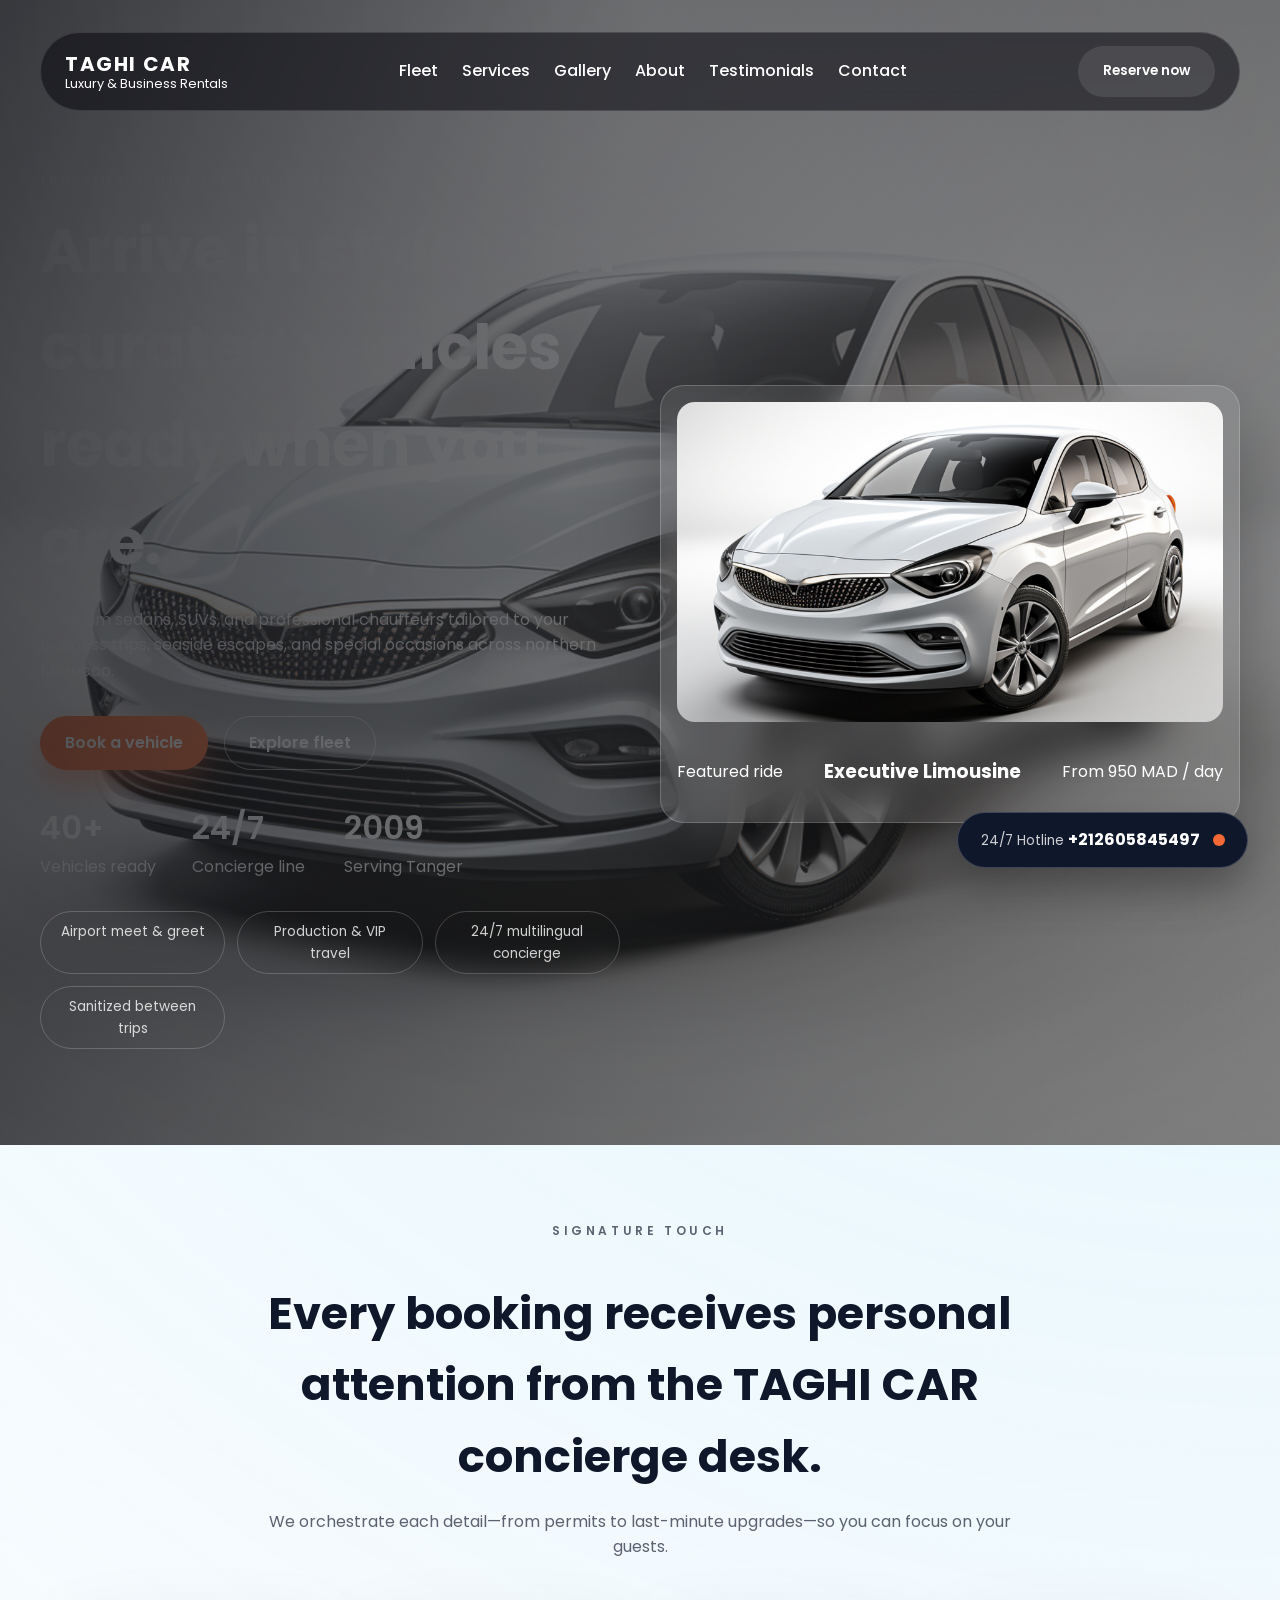
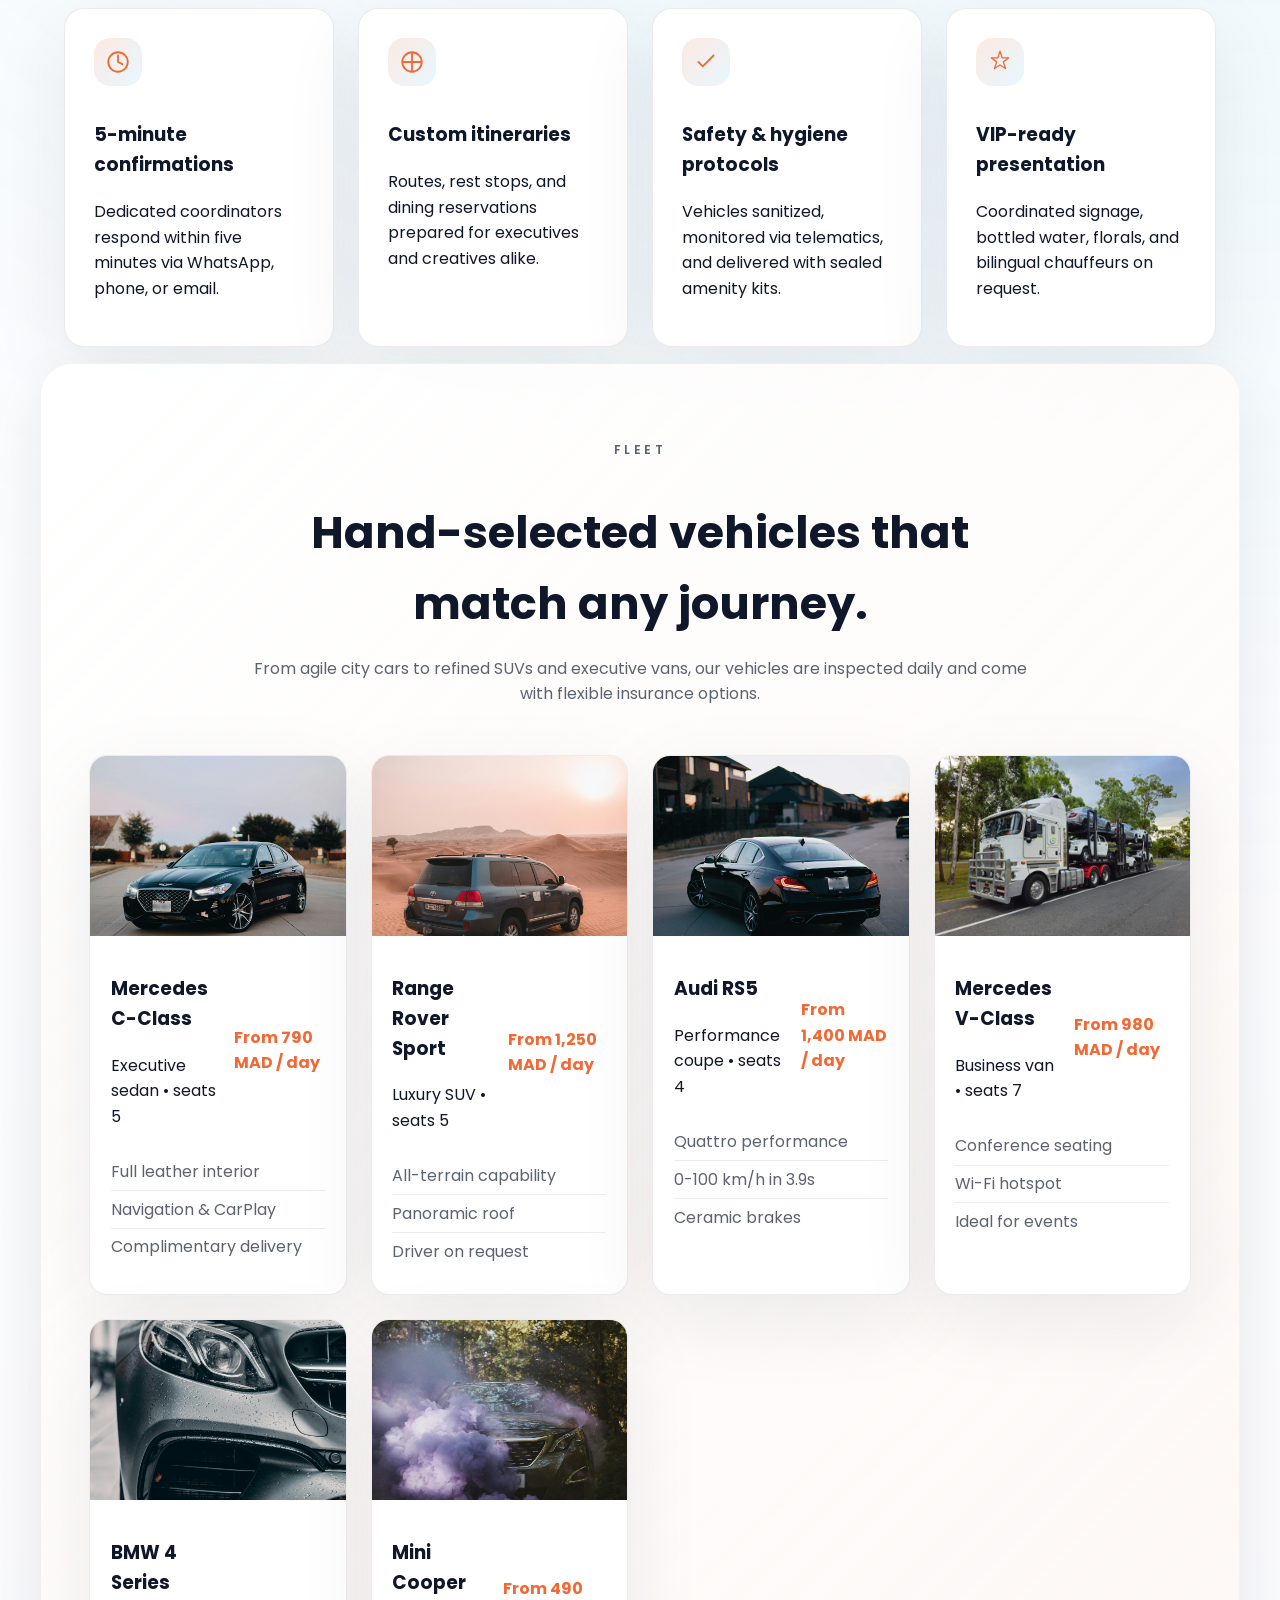
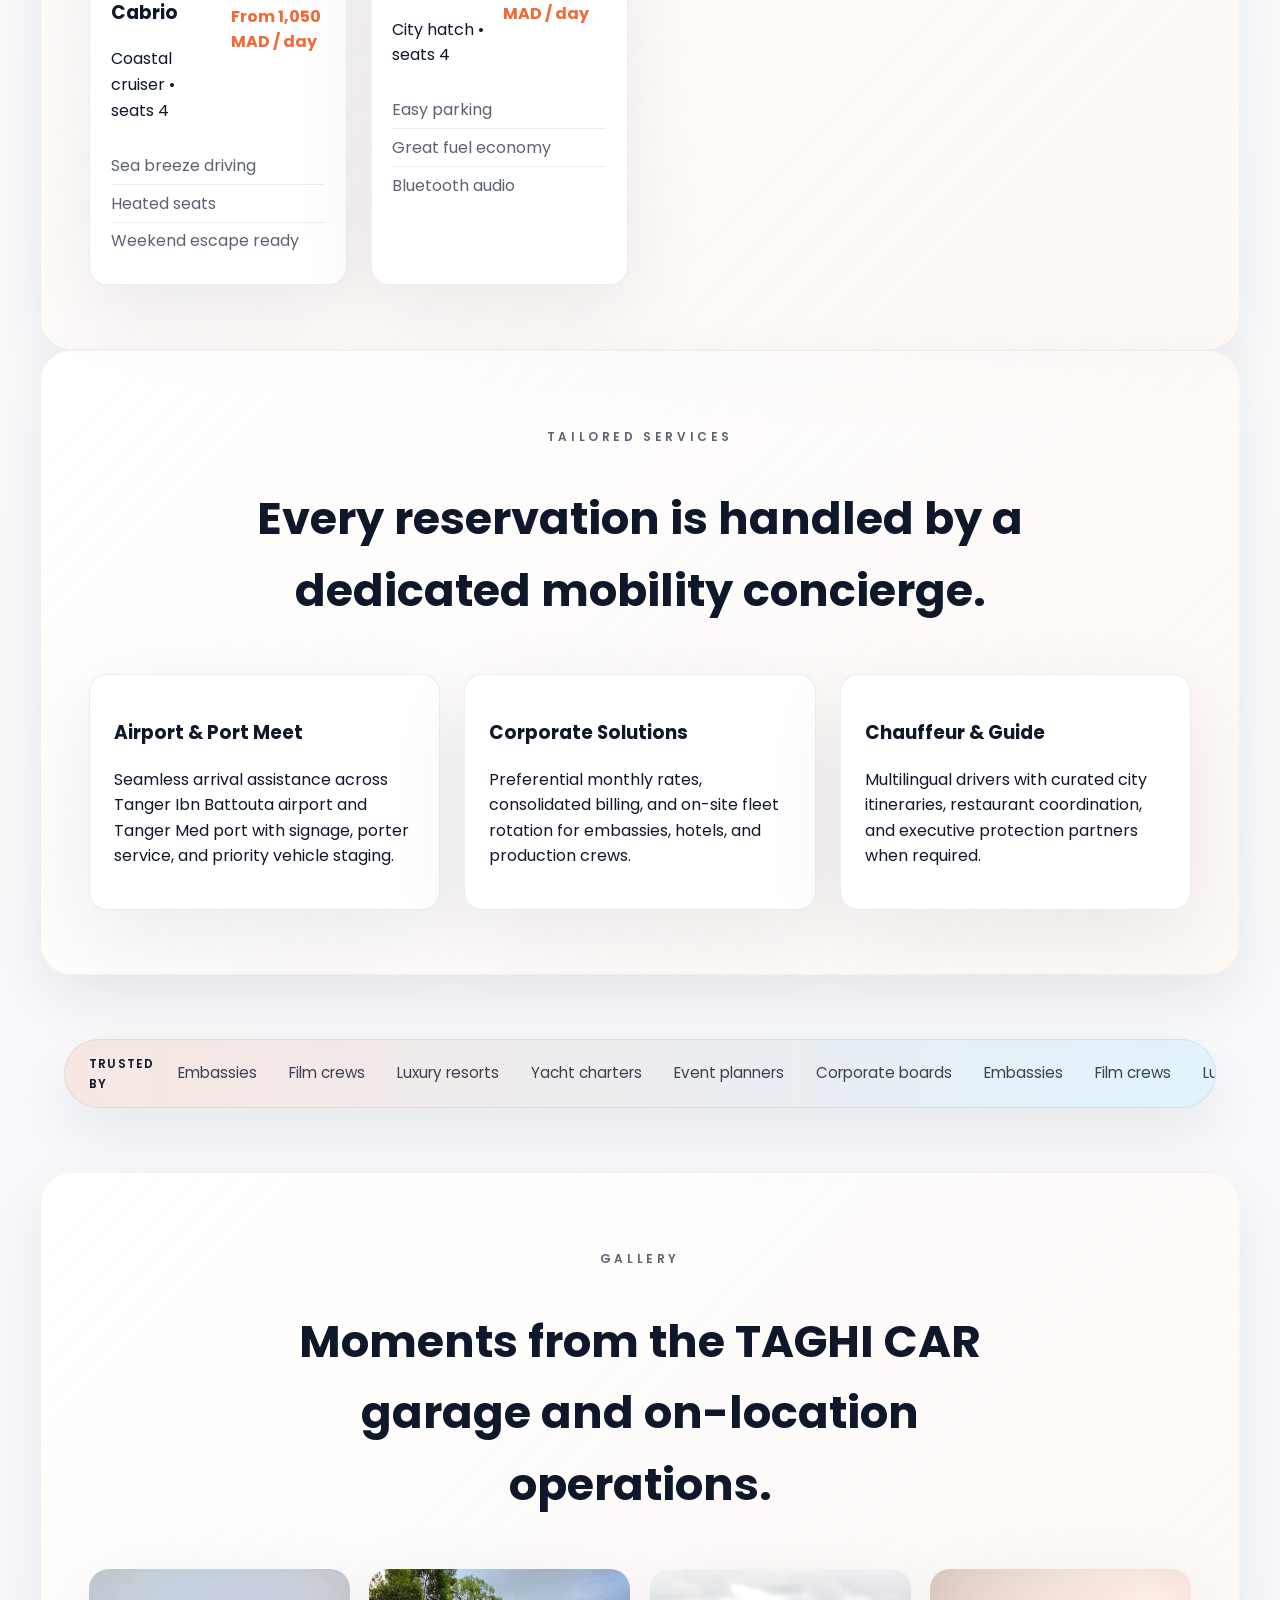
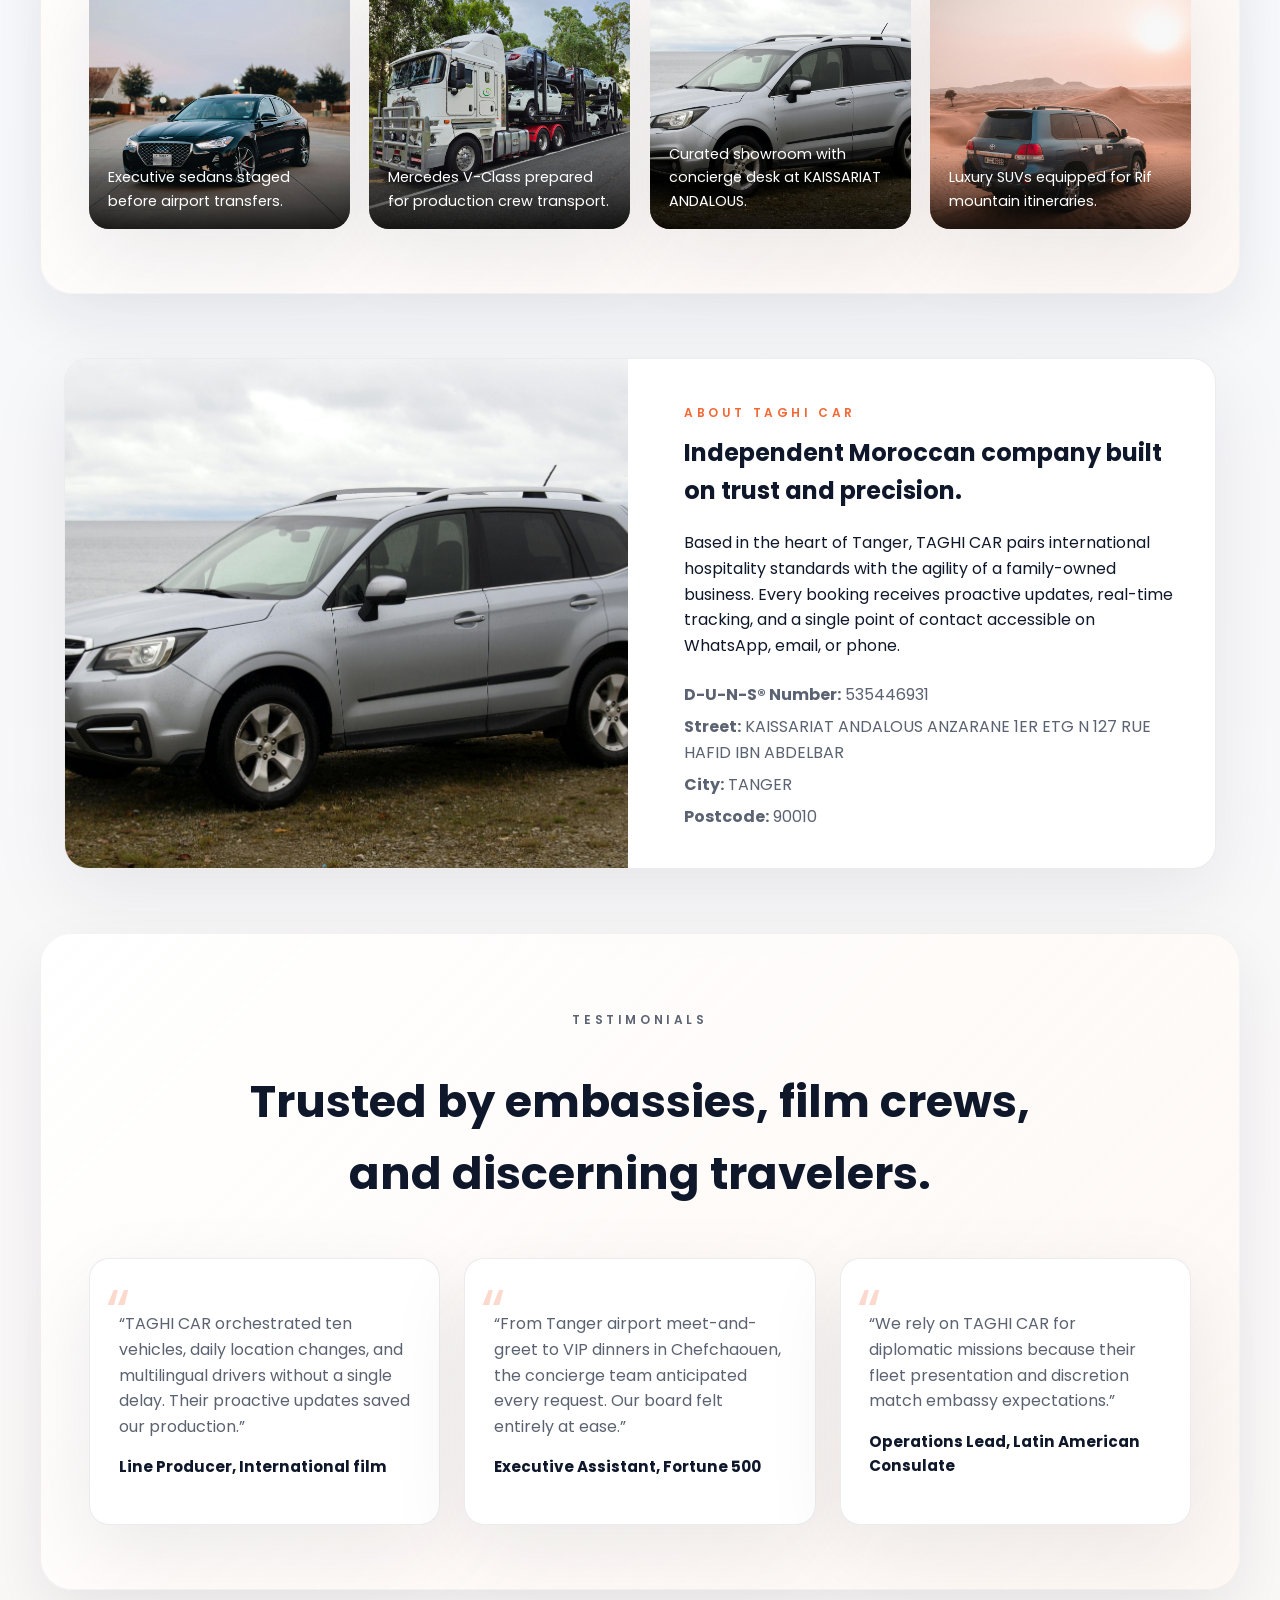
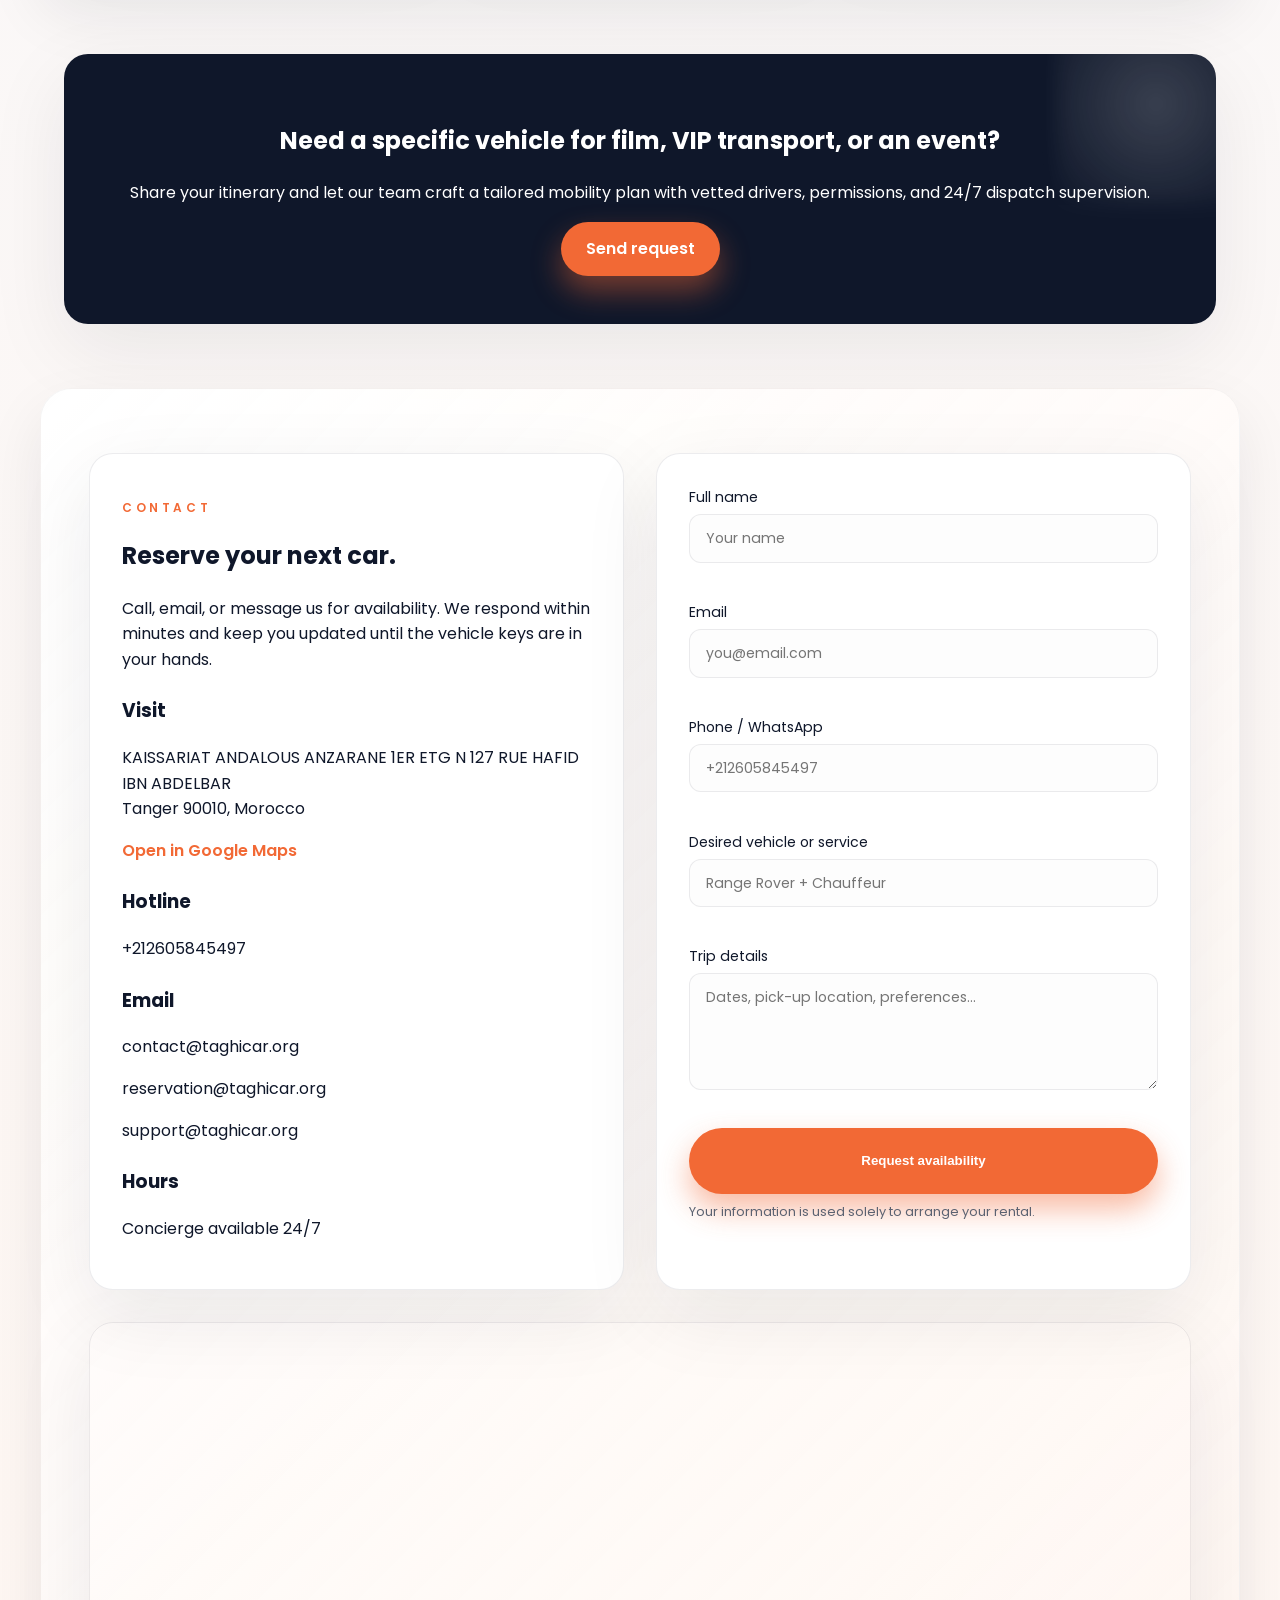
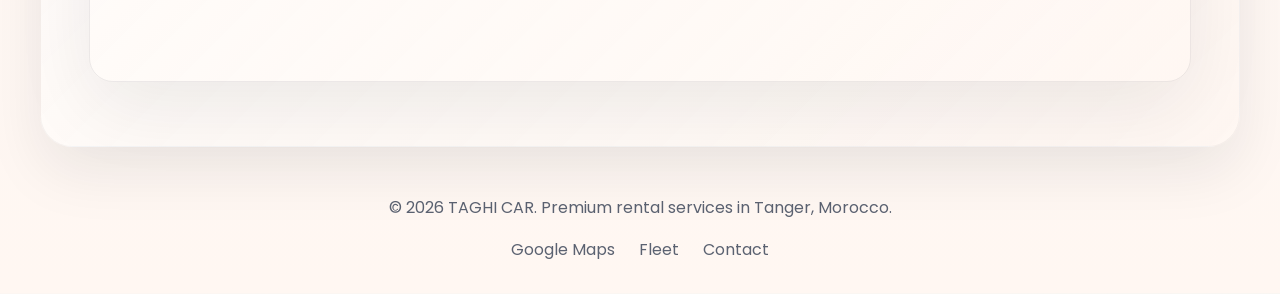
==== commit 5e9913c7: "Add files via upload" ====
--- a/index.html
+++ b/index.html
@@ -437,14 +437,19 @@
             <div class="info-block">
               <h3>Visit</h3>
               <p>KAISSARIAT ANDALOUS ANZARANE 1ER ETG N 127 RUE HAFID IBN ABDELBAR<br />Tanger 90010, Morocco</p>
-              <a class="map-link" href="https://maps.app.goo.gl/XPHtaexscP2dDtPe8" target="_blank" rel="noopener">
+              <a class="map-link" href="https://share.google/Z3grkC3vqevoCQN1C" target="_blank" rel="noopener">
                 Open in Google Maps
               </a>
             </div>
             <div class="info-block">
               <h3>Hotline</h3>
-              <p>+212 (0)6 00 00 00 00</p>
-              <p>reservations@taghicar.com</p>
+              <p>+212605845497</p>
+            </div>
+            <div class="info-block">
+              <h3>Email</h3>
+              <p>contact@taghicar.org</p>
+              <p>reservation@taghicar.org</p>
+              <p>support@taghicar.org</p>
             </div>
             <div class="info-block">
               <h3>Hours</h3>
@@ -462,7 +467,7 @@
             </label>
             <label>
               Phone / WhatsApp
-              <input type="tel" name="phone" placeholder="+212 6 XX XX XX XX" required />
+              <input type="tel" name="phone" placeholder="+212605845497" required />
             </label>
             <label>
               Desired vehicle or service
@@ -479,7 +484,7 @@
         <div class="map-embed">
           <iframe
             title="TAGHI CAR location"
-            src="https://www.google.com/maps?q=KAISSARIAT%20ANDALOUS%20ANZARANE%201ER%20ETG%20N%20127%20RUE%20HAFID%20IBN%20ABDELBAR%2C%20Tanger%2090010&output=embed"
+            src="https://share.google/Z3grkC3vqevoCQN1C"
             allowfullscreen=""
             loading="lazy"
             referrerpolicy="no-referrer-when-downgrade"
@@ -491,7 +496,7 @@
     <footer class="footer">
       <p>&copy; <span id="year"></span> TAGHI CAR. Premium rental services in Tanger, Morocco.</p>
       <div class="footer-links">
-        <a href="https://maps.app.goo.gl/XPHtaexscP2dDtPe8" target="_blank" rel="noopener">Google Maps</a>
+        <a href="https://share.google/Z3grkC3vqevoCQN1C" target="_blank" rel="noopener">Google Maps</a>
         <a href="#fleet">Fleet</a>
         <a href="#contact">Contact</a>
       </div>
@@ -500,7 +505,7 @@
     <a class="floating-contact" href="#contact" aria-label="Contact TAGHI CAR 24/7">
       <div>
         <span>24/7 Hotline</span>
-        <strong>+212 (0)6 00 00 00 00</strong>
+        <strong>+212605845497</strong>
       </div>
       <span class="pulse"></span>
     </a>
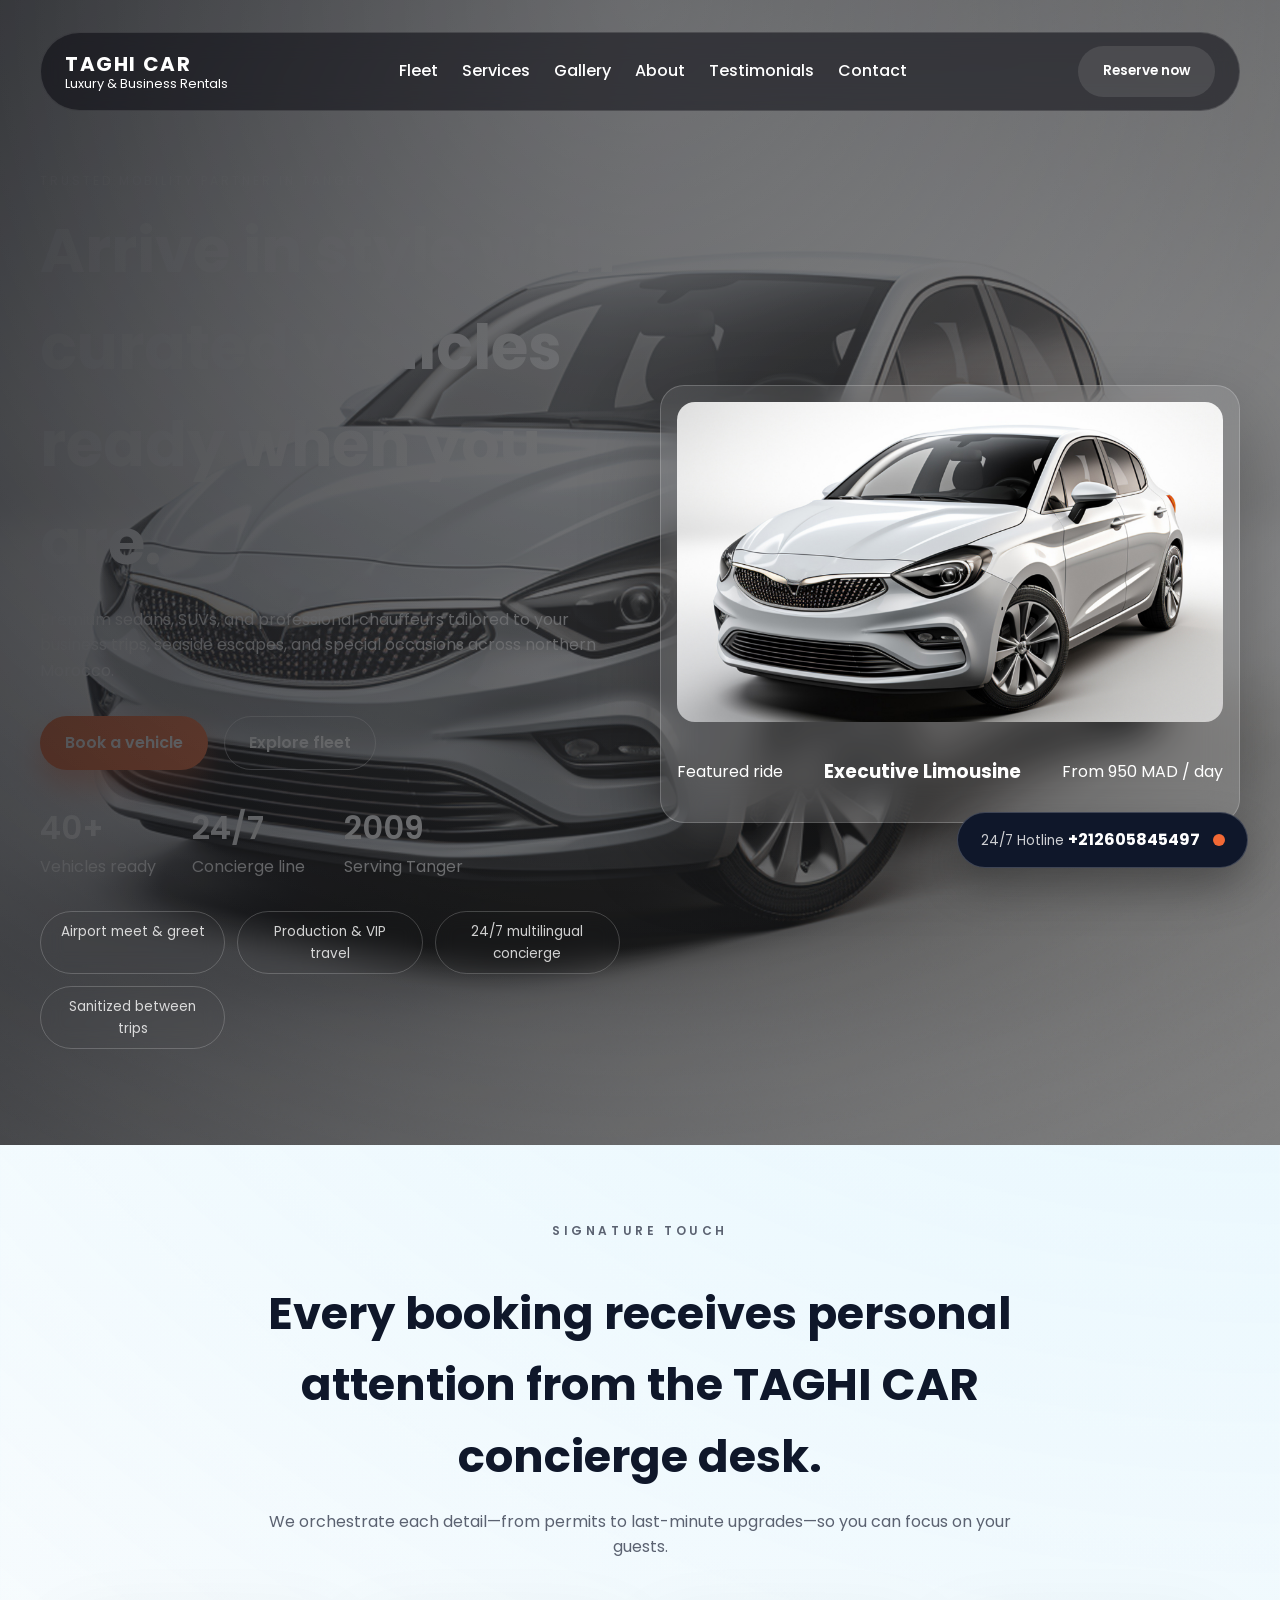
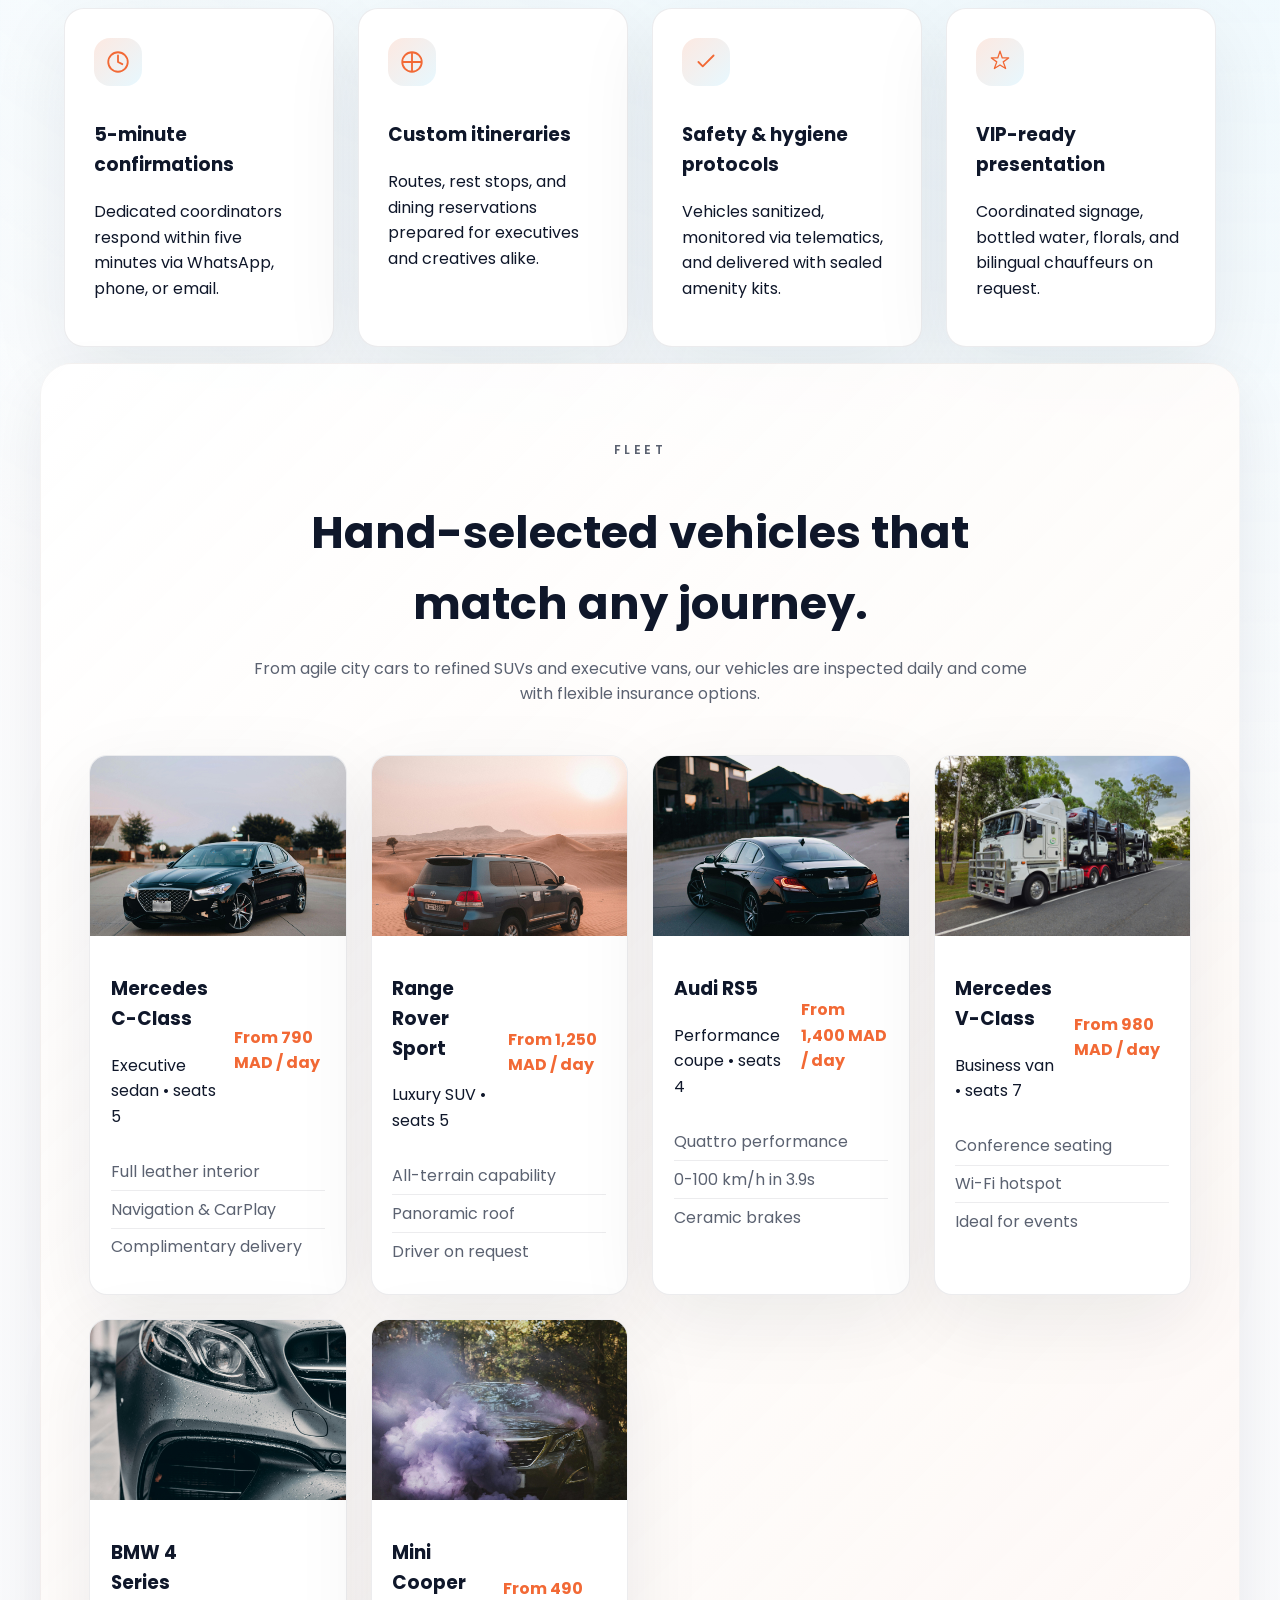
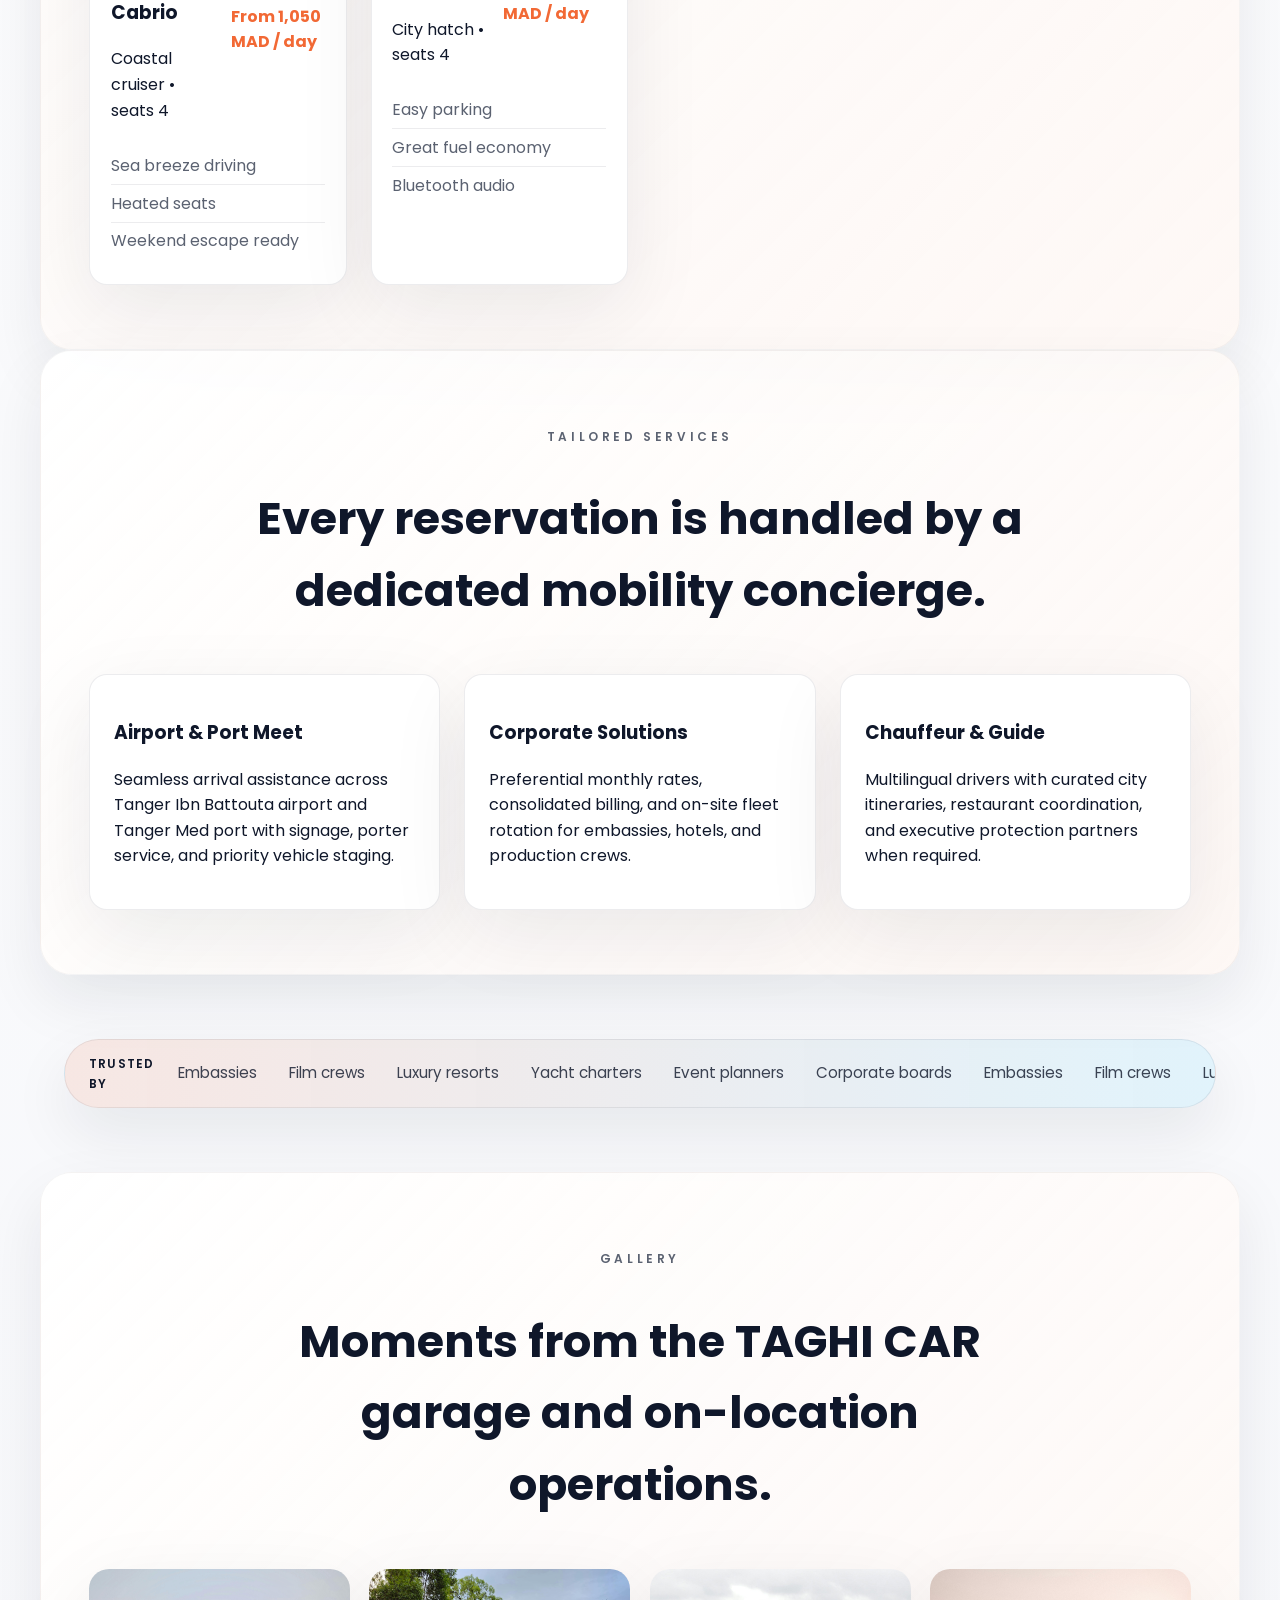
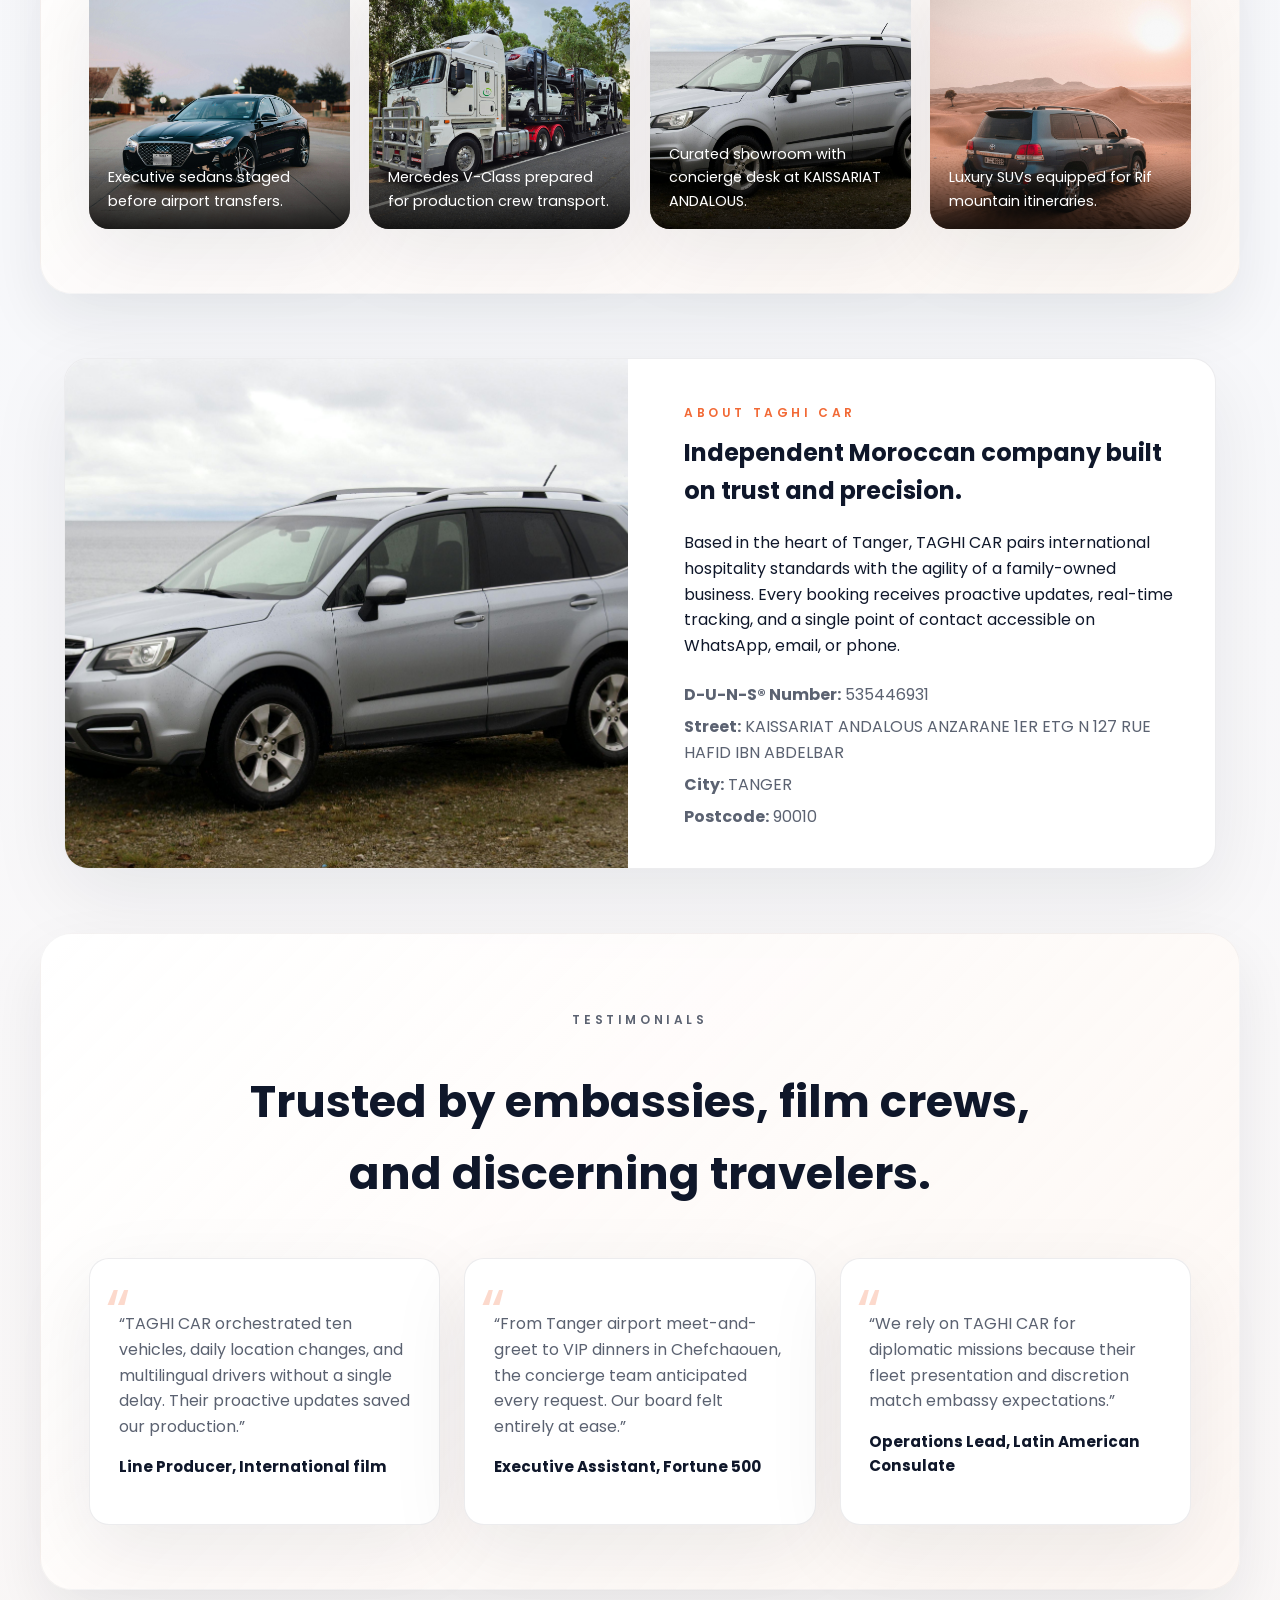
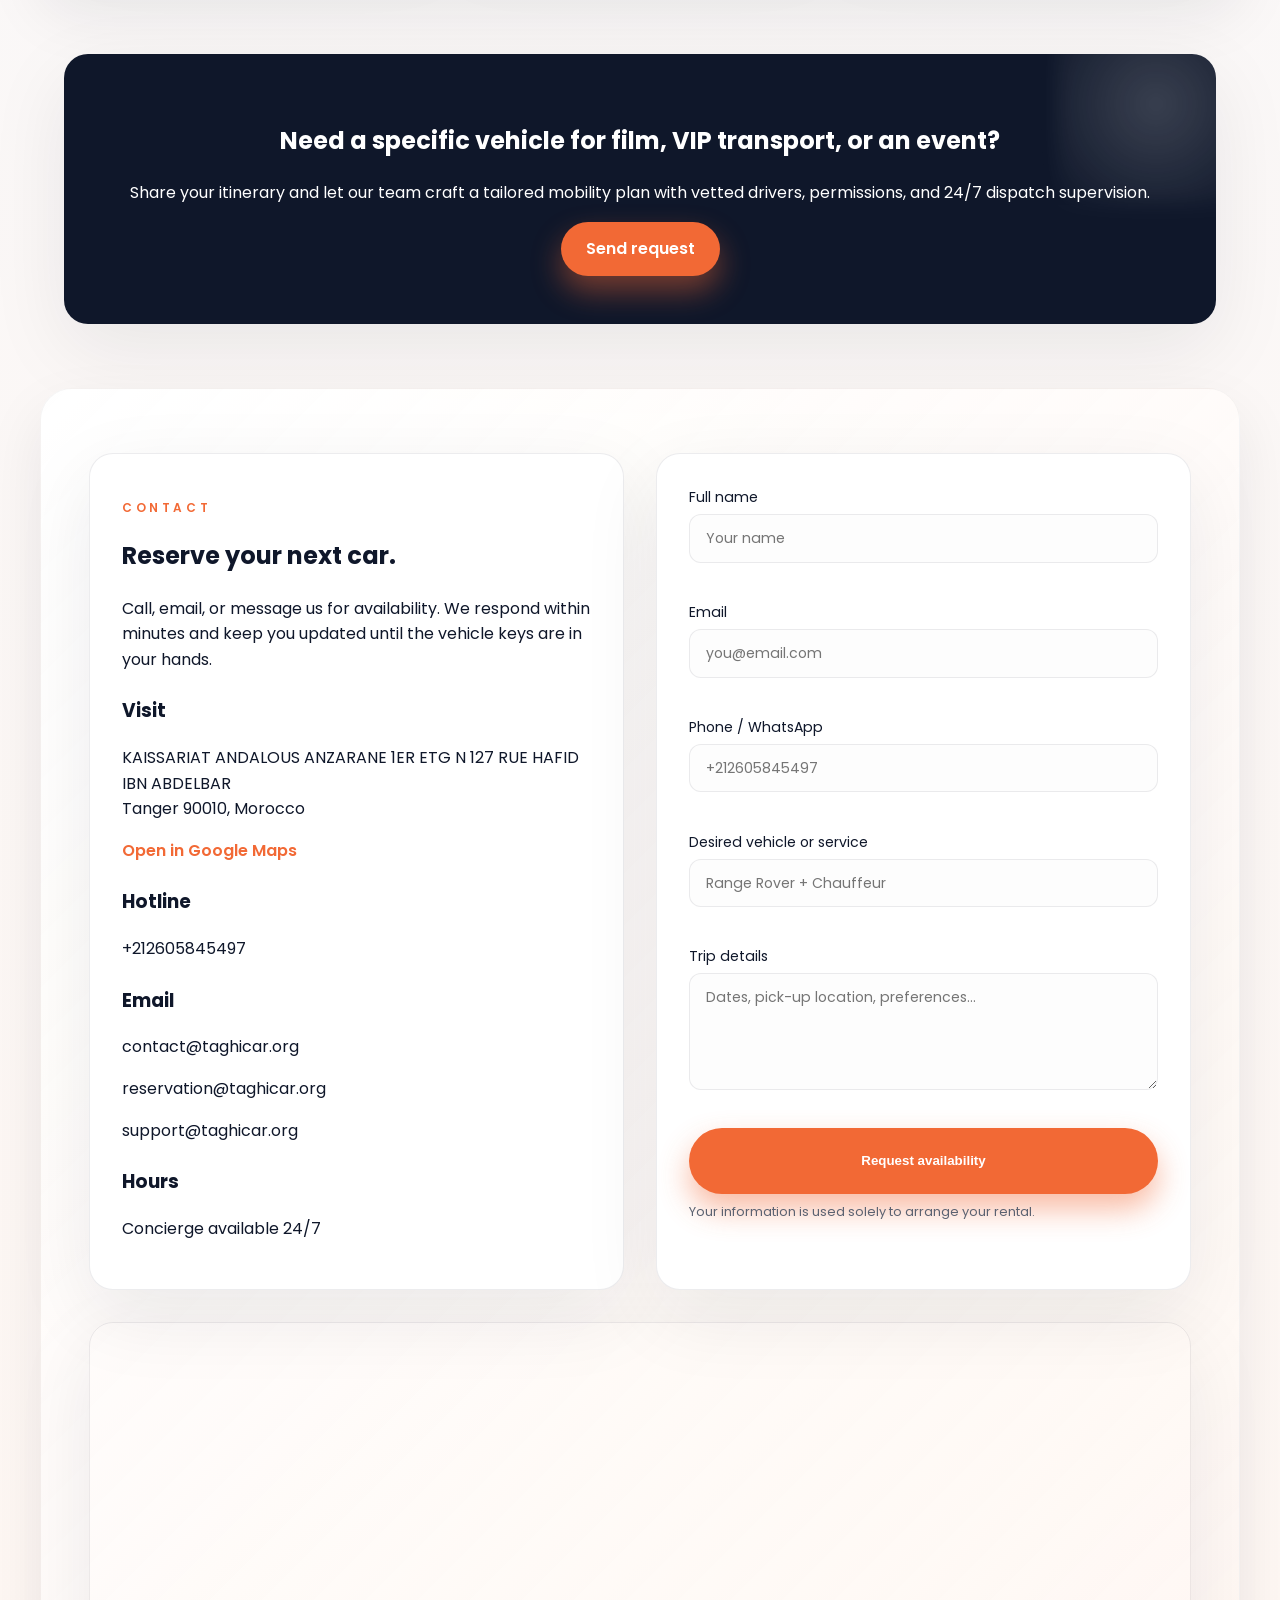
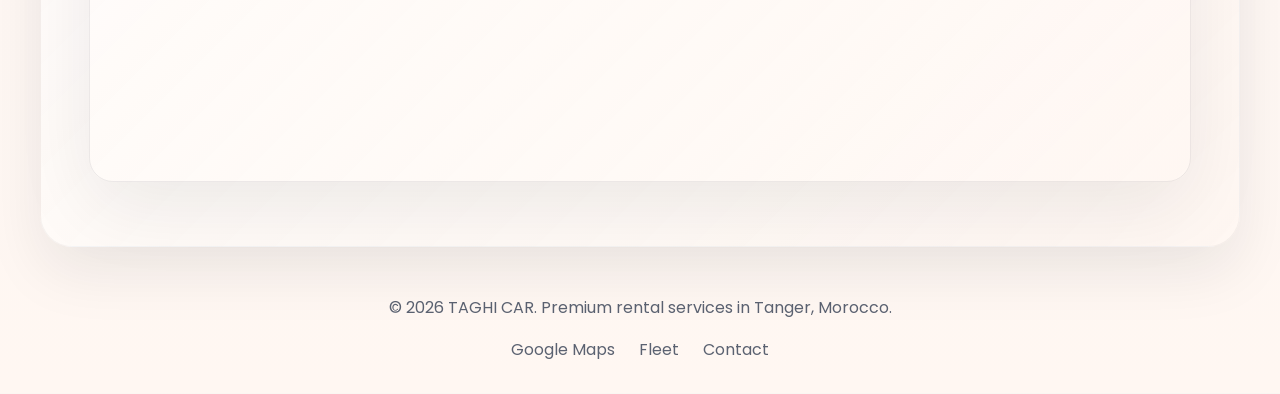
==== commit 12ca8898: "Add files via upload" ====
--- a/index.html
+++ b/index.html
@@ -484,7 +484,10 @@
         <div class="map-embed">
           <iframe
             title="TAGHI CAR location"
-            src="https://share.google/Z3grkC3vqevoCQN1C"
+            src="https://www.google.com/maps/embed?pb=!1m18!1m12!1m3!1d3237.1834891245485!2d-5.820941823635271!3d35.77086882504366!2m3!1f0!2f0!3f0!3m2!1i1024!2i768!4f13.1!3m3!1m2!1s0xd0b87d4310797e1%3A0xfcd1fc9547ee3ac4!2sTaghi%20car!5e0!3m2!1sfr!2sma!4v1764170137441!5m2!1sfr!2sma"
+            width="600"
+            height="450"
+            style="border:0;"
             allowfullscreen=""
             loading="lazy"
             referrerpolicy="no-referrer-when-downgrade"
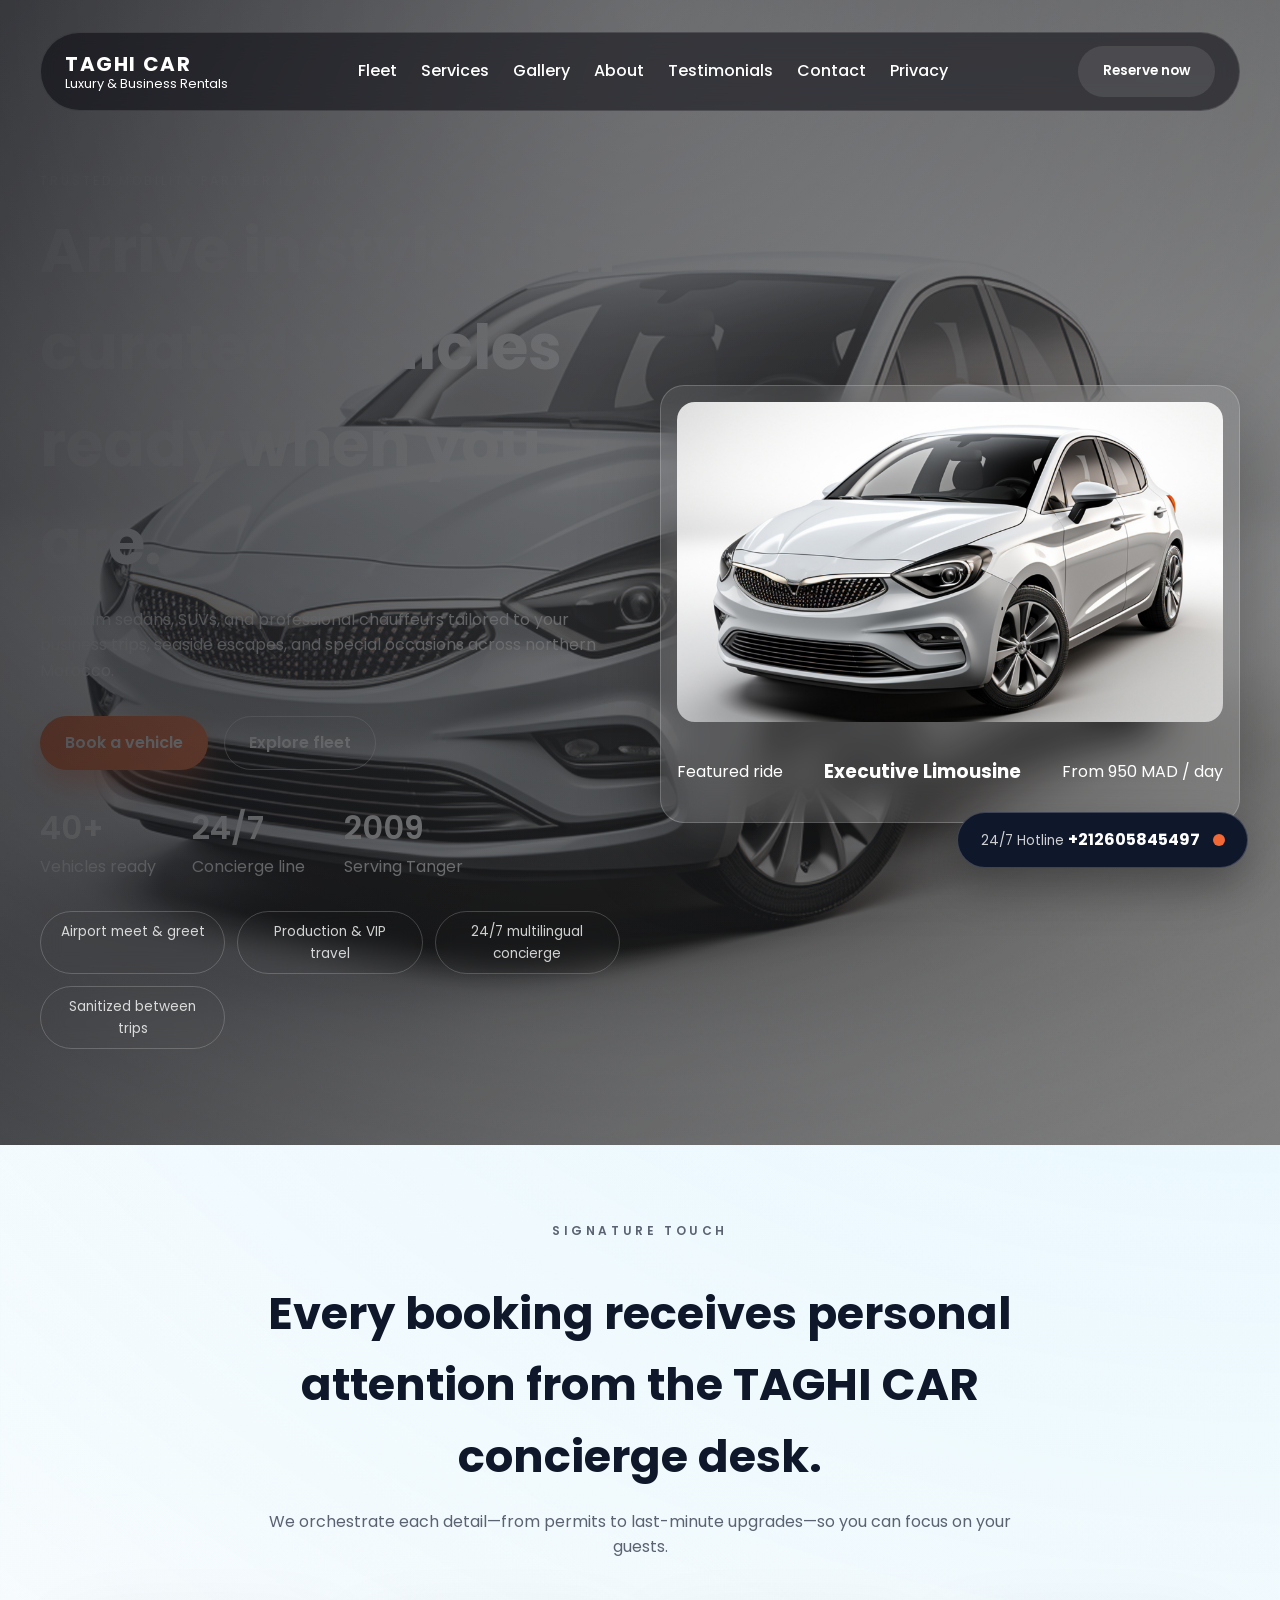
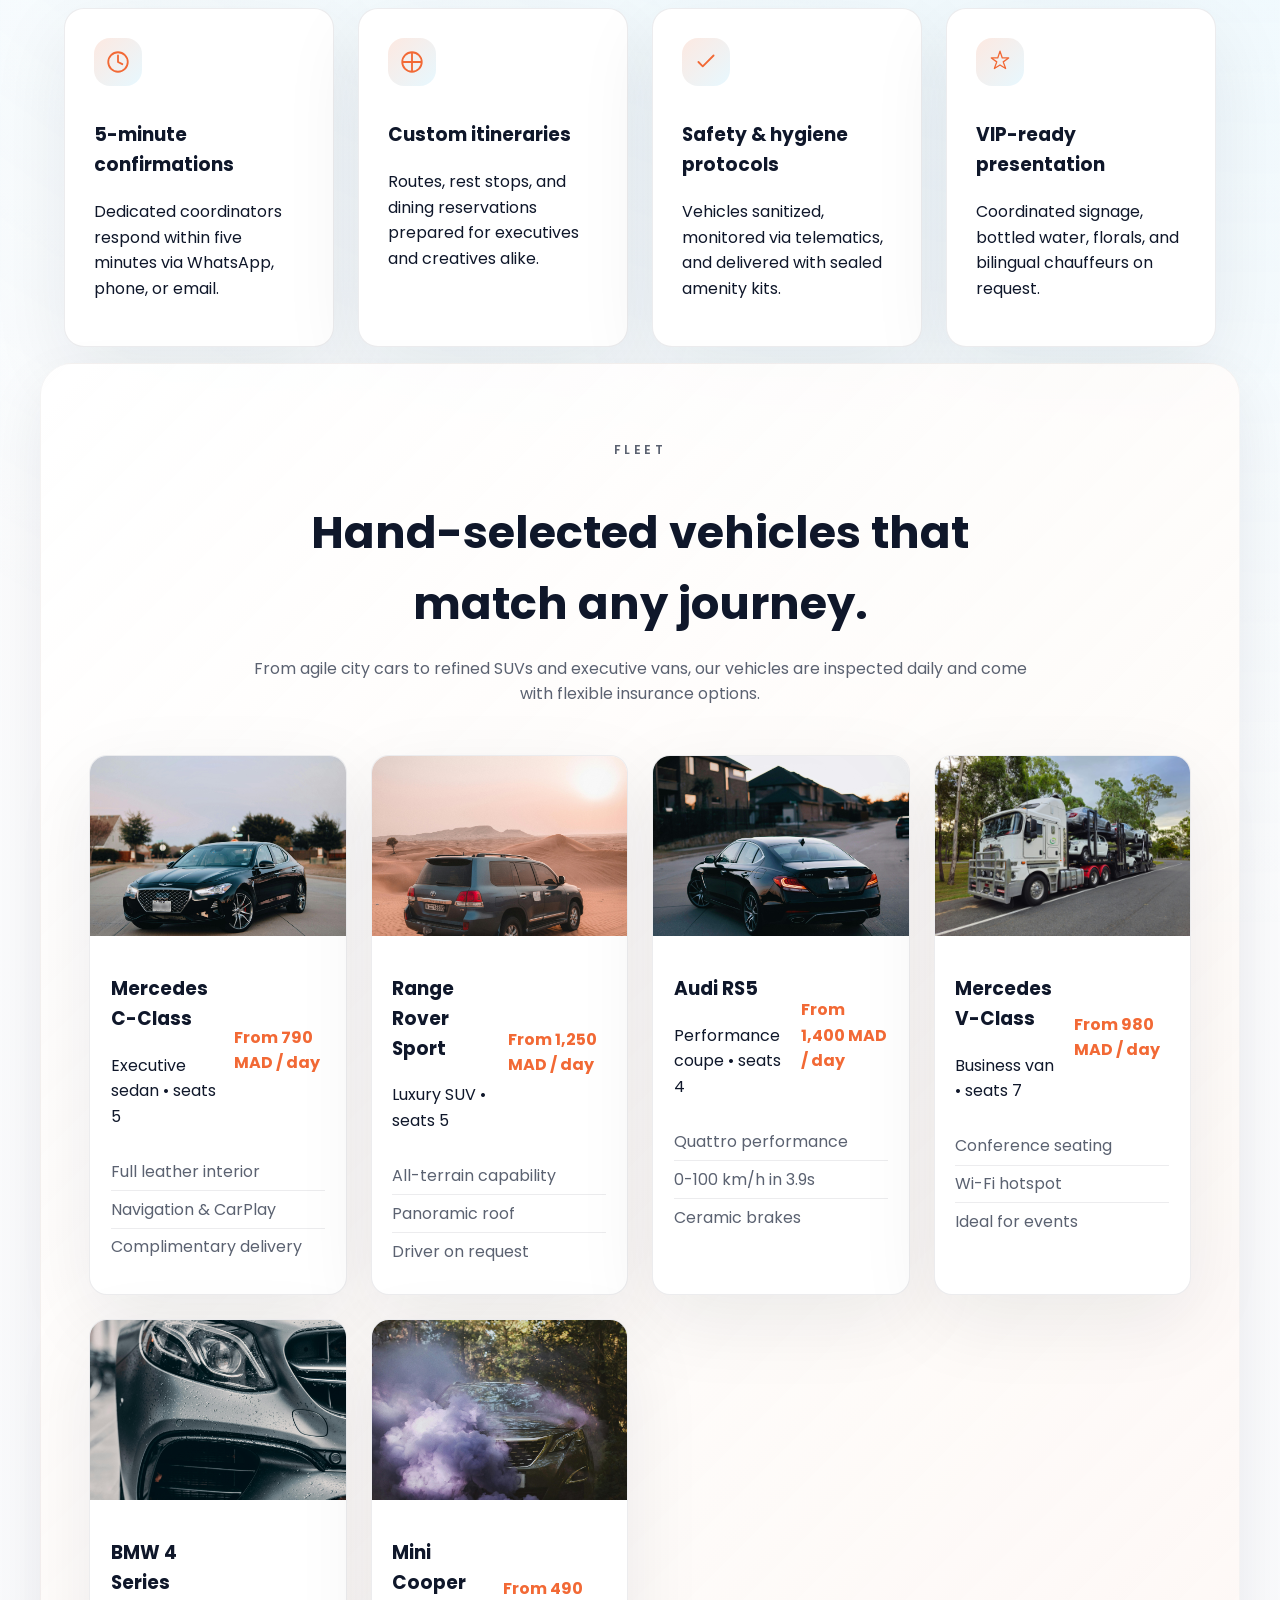
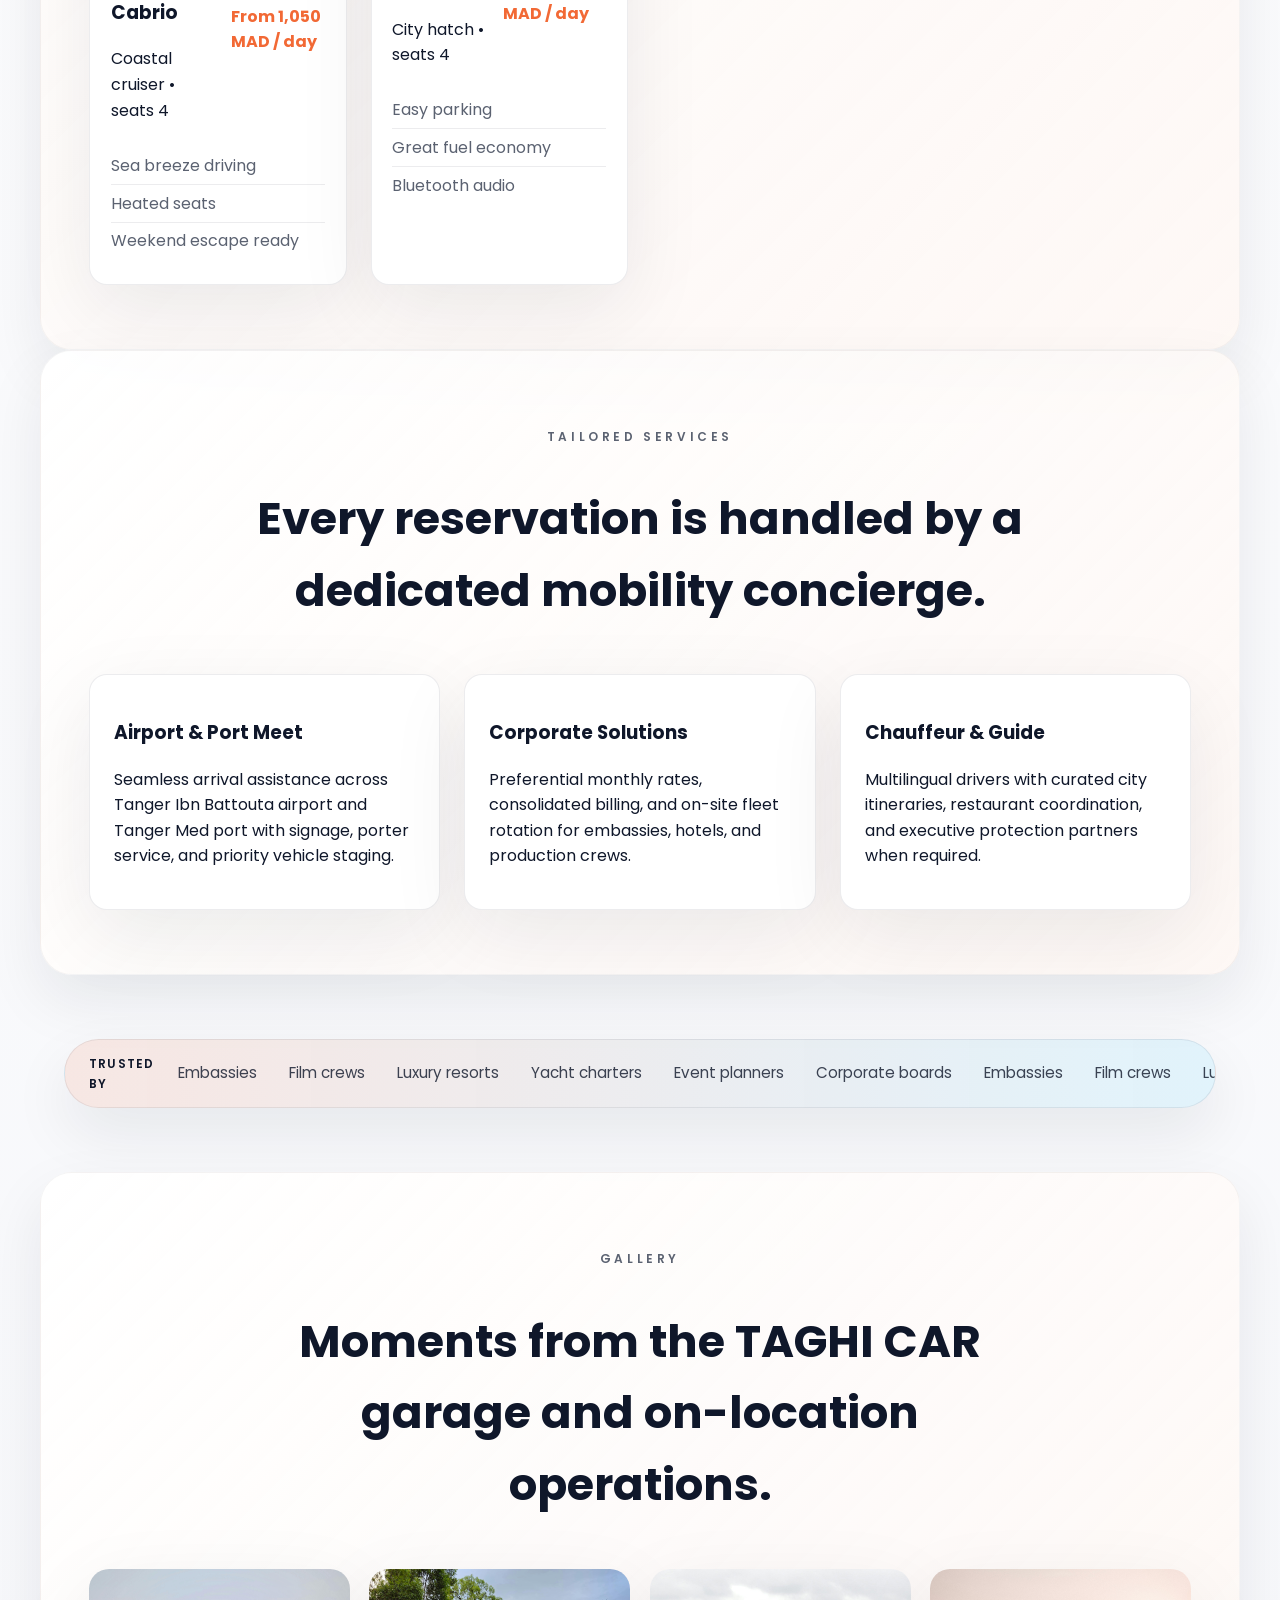
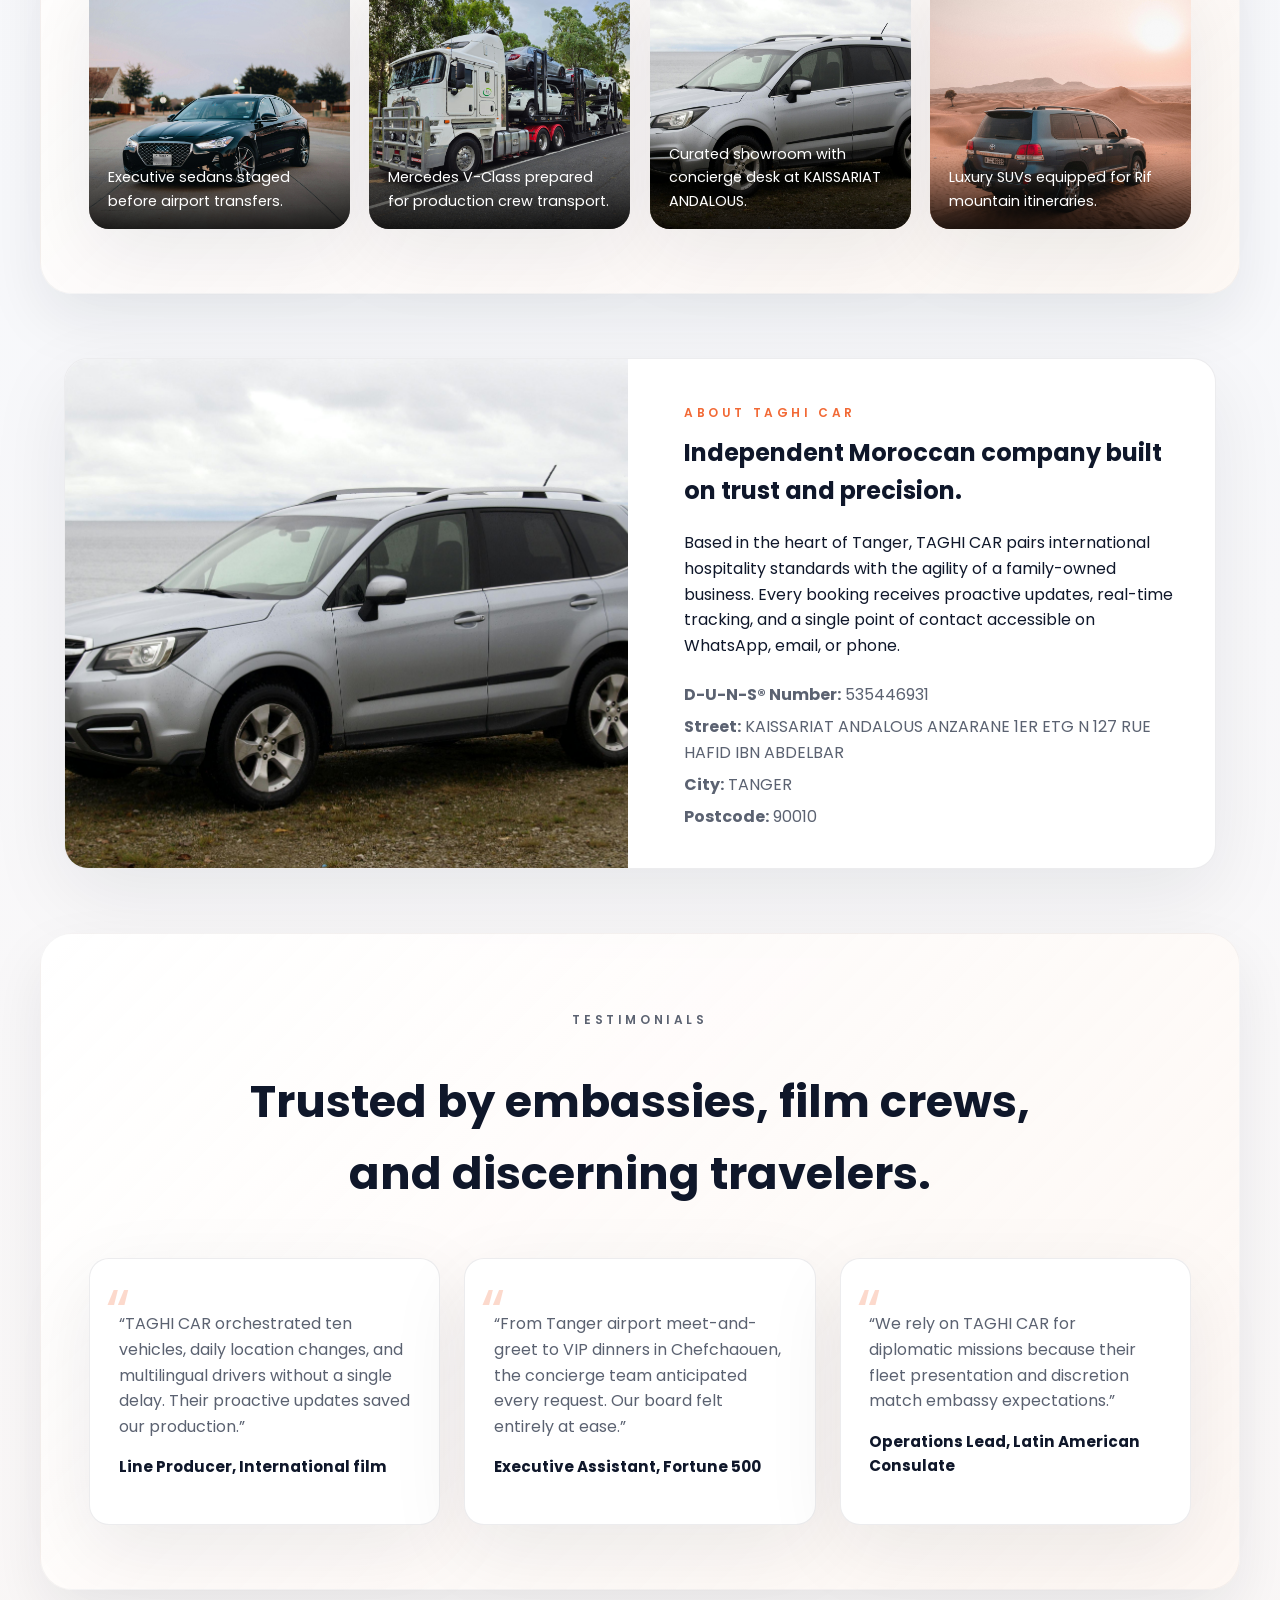
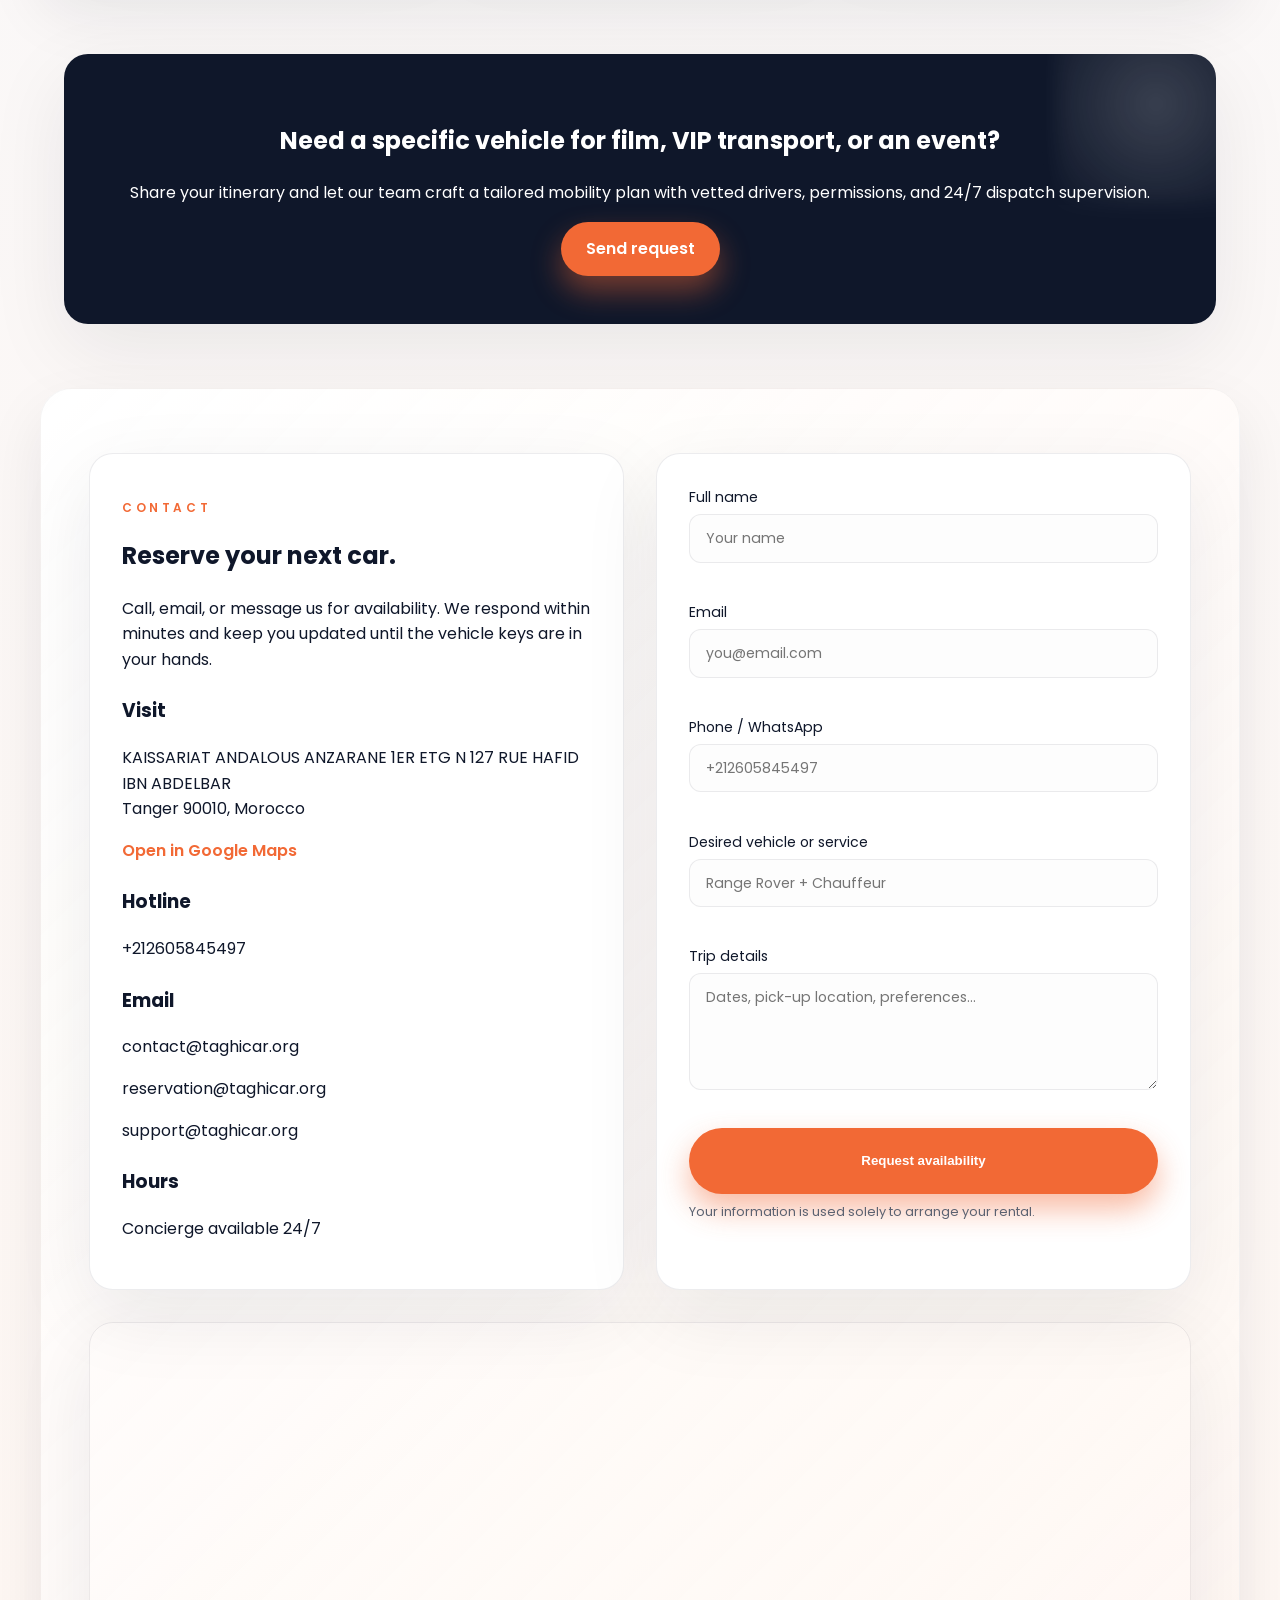
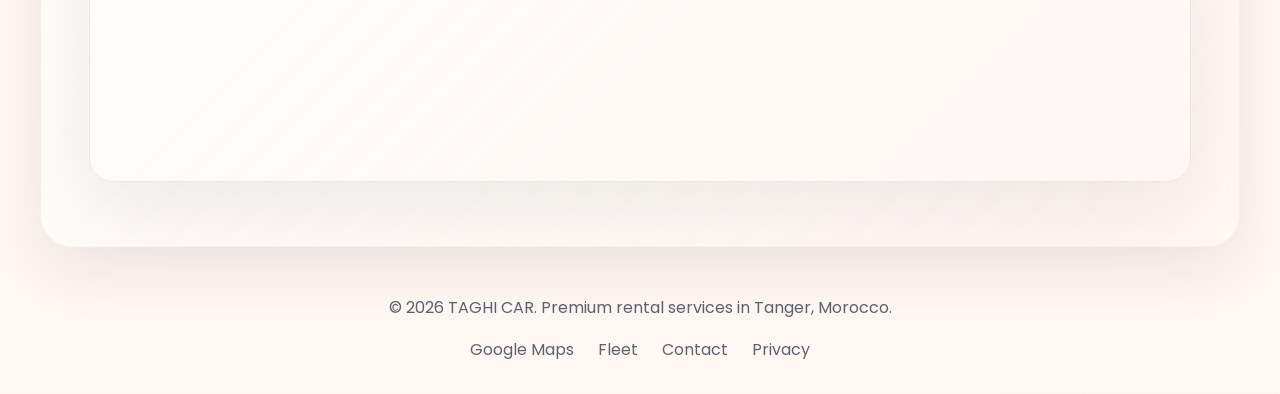
==== commit 441723d5: "Add files via upload" ====
--- a/index.html
+++ b/index.html
@@ -42,6 +42,7 @@
           <li><a href="#about">About</a></li>
           <li><a href="#testimonials">Testimonials</a></li>
           <li><a href="#contact">Contact</a></li>
+          <li><a href="privacy.html">Privacy</a></li>
         </ul>
         <a class="btn nav-cta" href="#contact">Reserve now</a>
       </nav>
@@ -502,6 +503,7 @@
         <a href="https://share.google/Z3grkC3vqevoCQN1C" target="_blank" rel="noopener">Google Maps</a>
         <a href="#fleet">Fleet</a>
         <a href="#contact">Contact</a>
+        <a href="privacy.html">Privacy</a>
       </div>
     </footer>
 
--- a/style.css
+++ b/style.css
@@ -547,6 +547,47 @@
   border: 0;
 }
 
+.privacy-card {
+  background: var(--card);
+  border-radius: 24px;
+  padding: clamp(1.6rem, 3vw, 2.2rem);
+  border: 1px solid var(--border);
+  box-shadow: var(--shadow);
+}
+
+.privacy-card h3 {
+  margin: 1.6rem 0 0.6rem;
+  color: var(--dark);
+}
+
+.privacy-card p {
+  color: var(--muted);
+  margin: 0.4rem 0;
+}
+
+.privacy-card a {
+  color: var(--primary);
+  font-weight: 600;
+}
+
+.policy-list {
+  padding-left: 1.2rem;
+  color: var(--muted);
+}
+
+.policy-list li + li {
+  margin-top: 0.35rem;
+}
+
+.privacy-meta {
+  display: flex;
+  flex-wrap: wrap;
+  gap: 1rem;
+  margin-top: 1.2rem;
+  font-size: 0.9rem;
+  color: var(--muted);
+}
+
 .footer {
   text-align: center;
   padding: 2rem 1rem;
